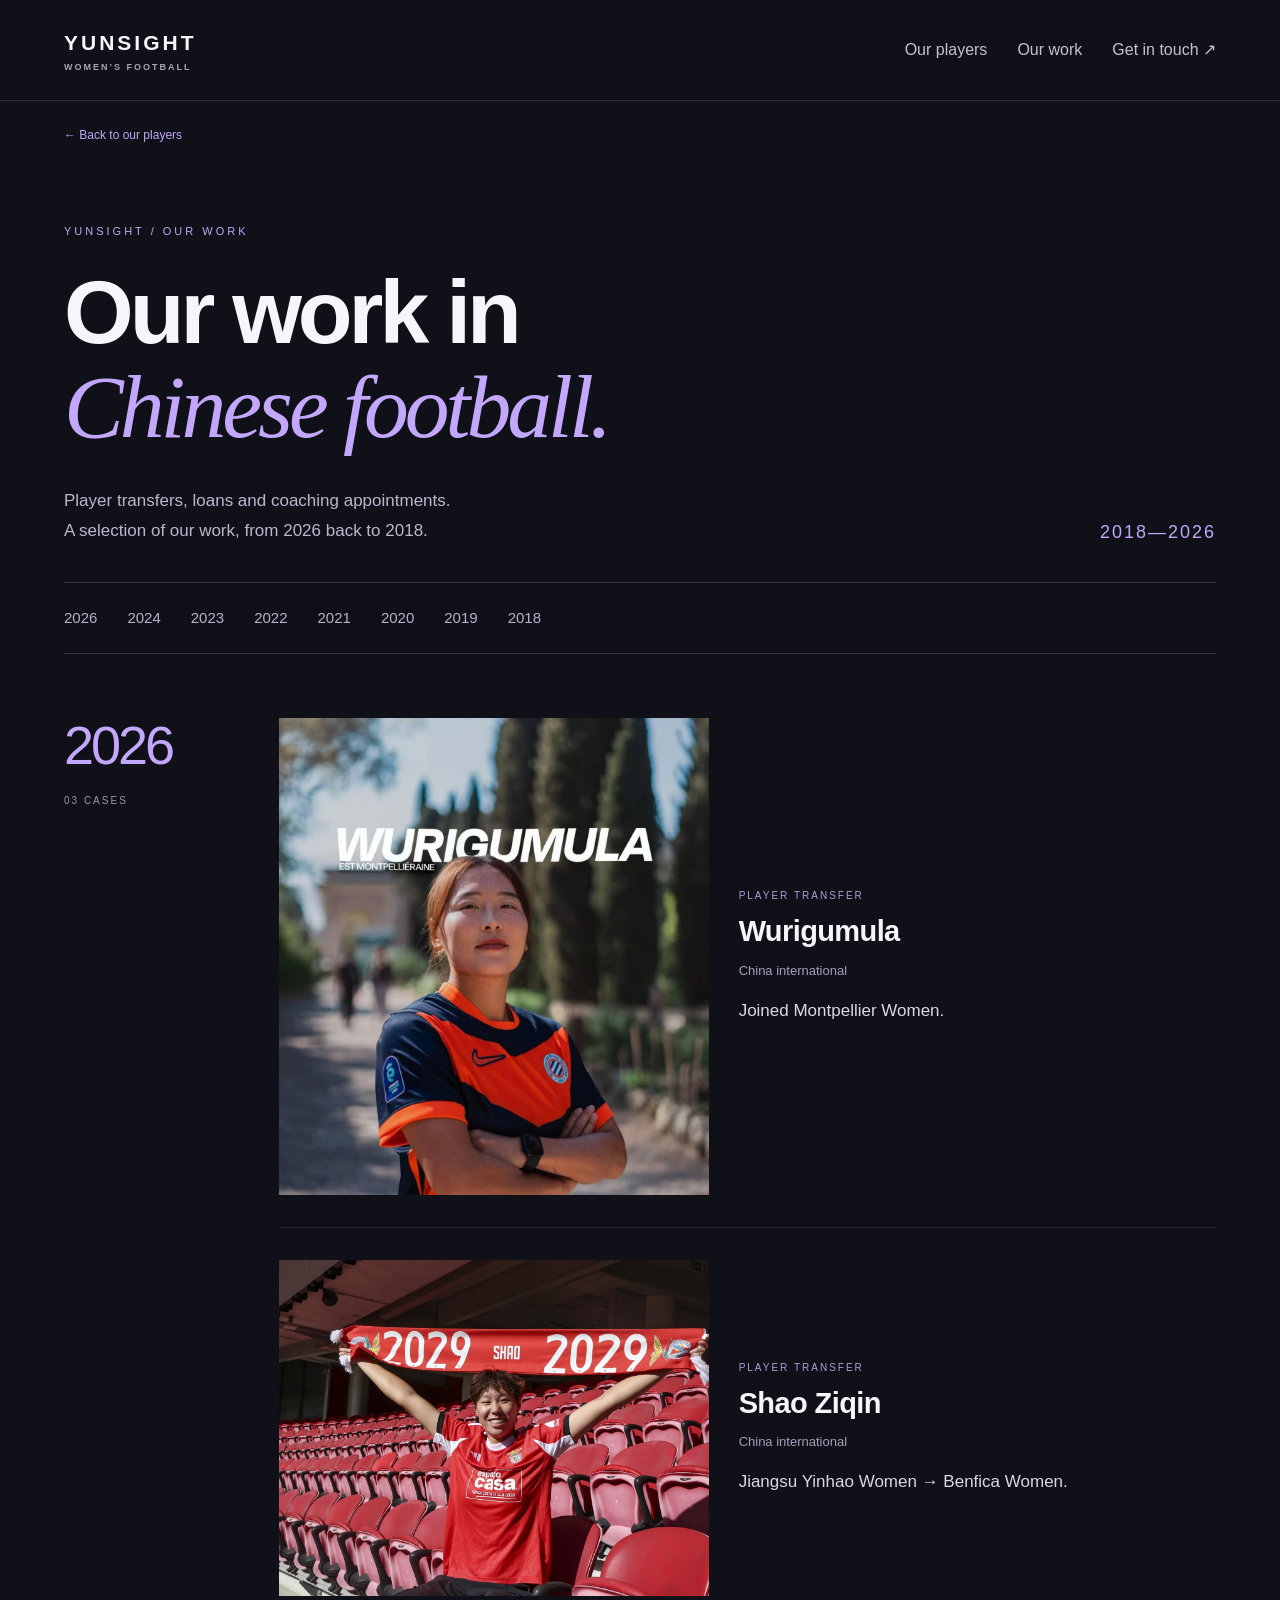
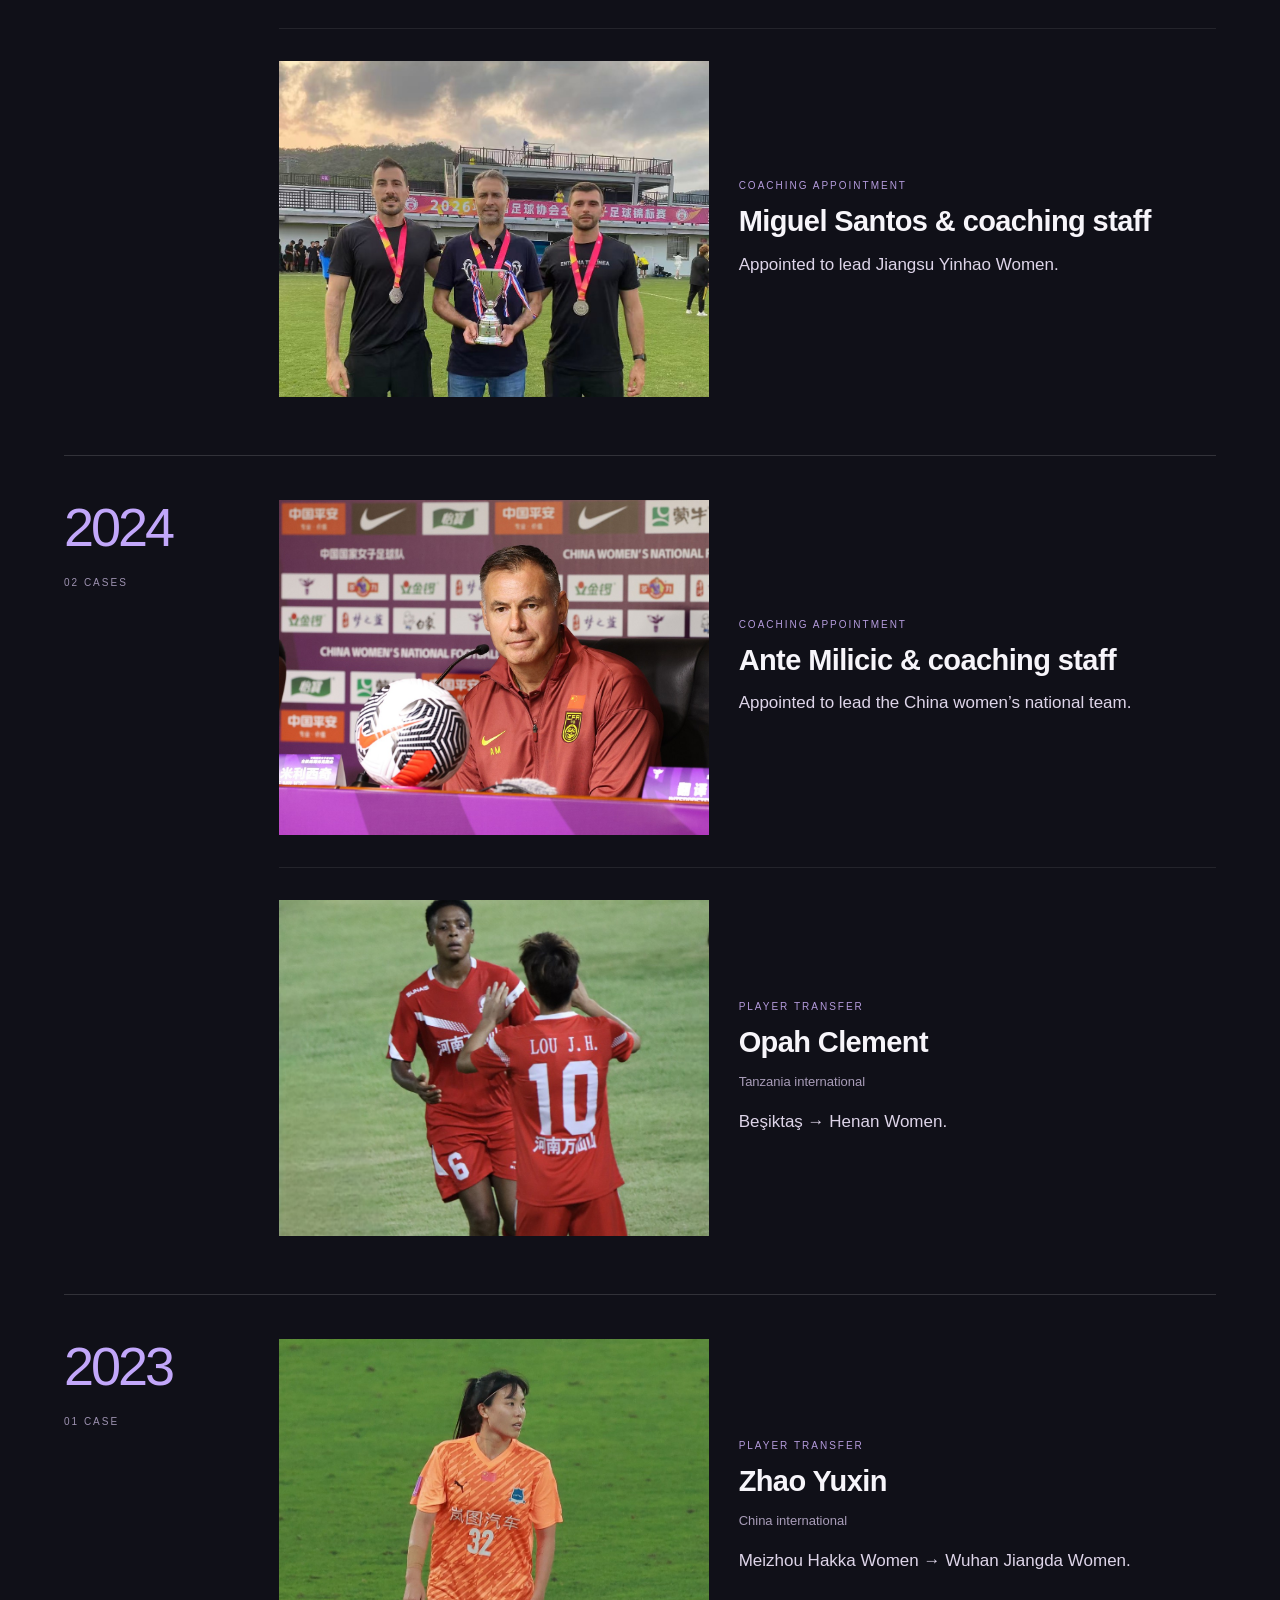
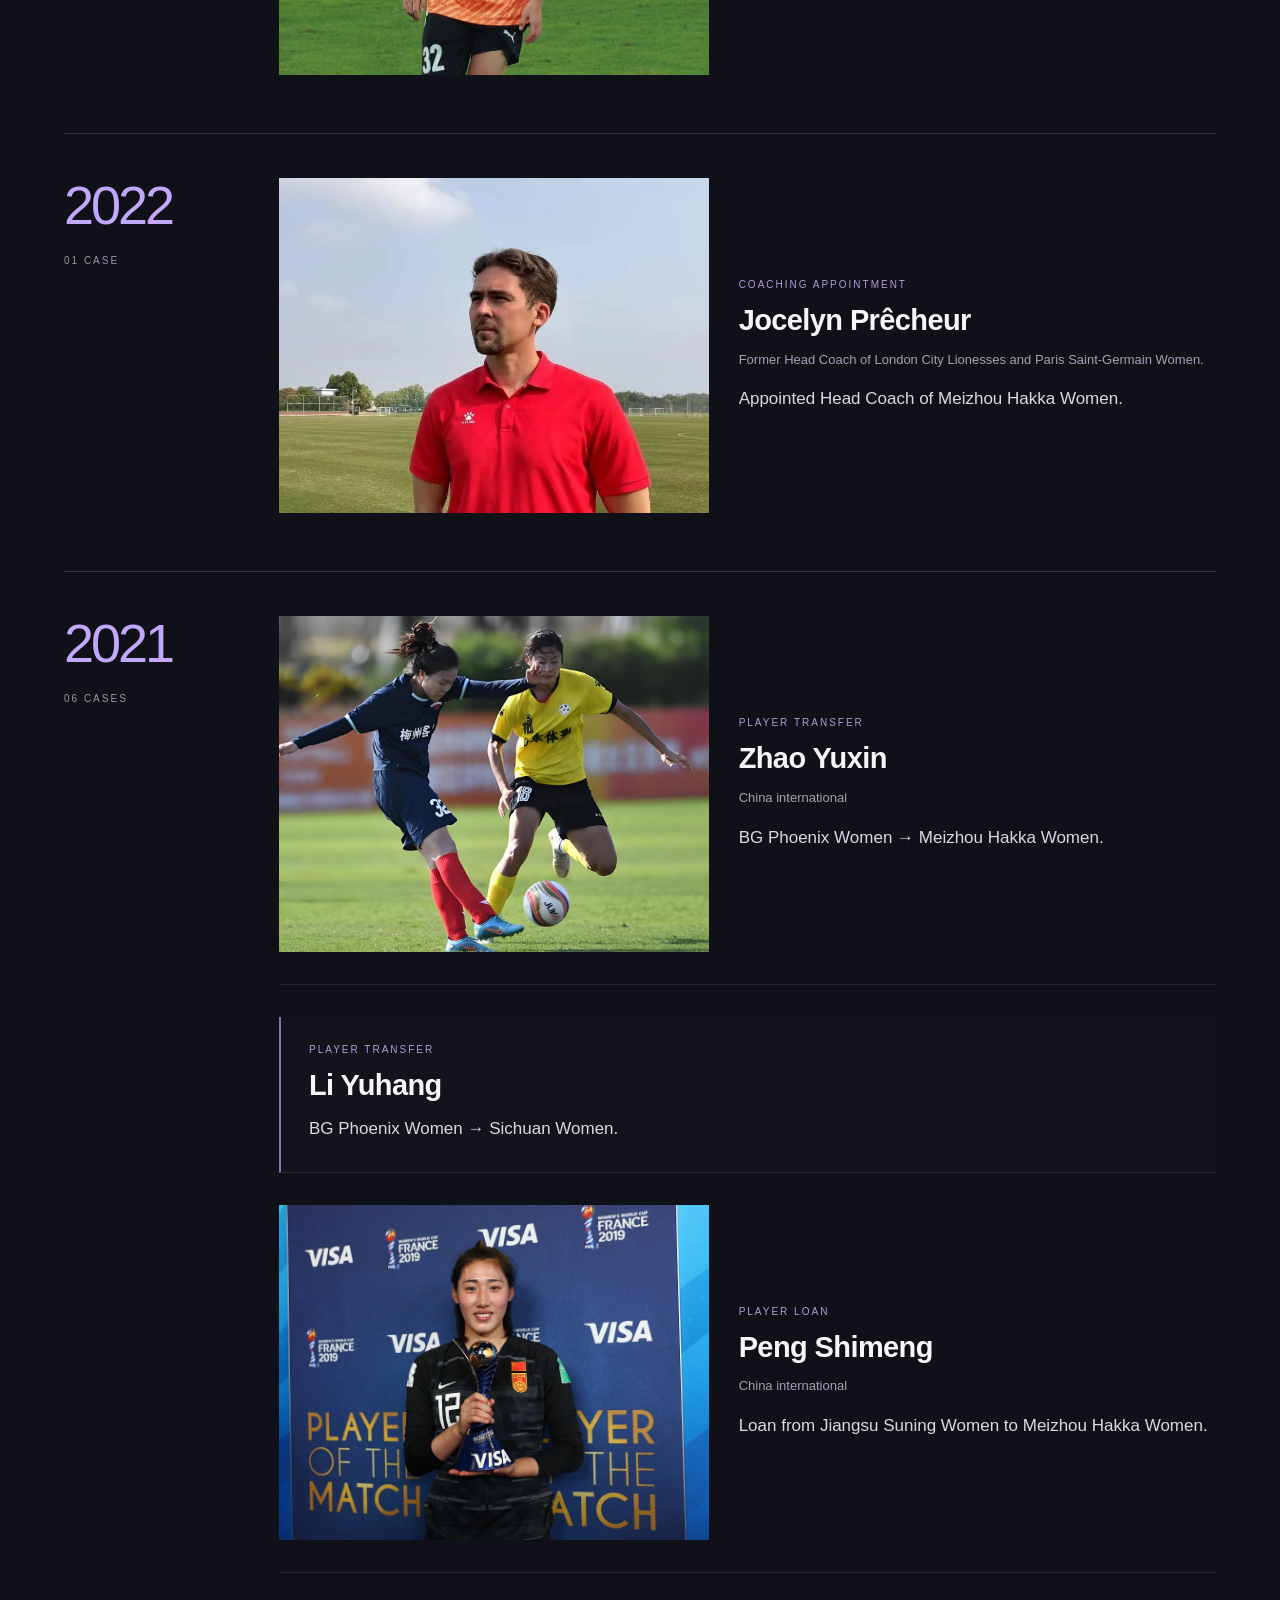
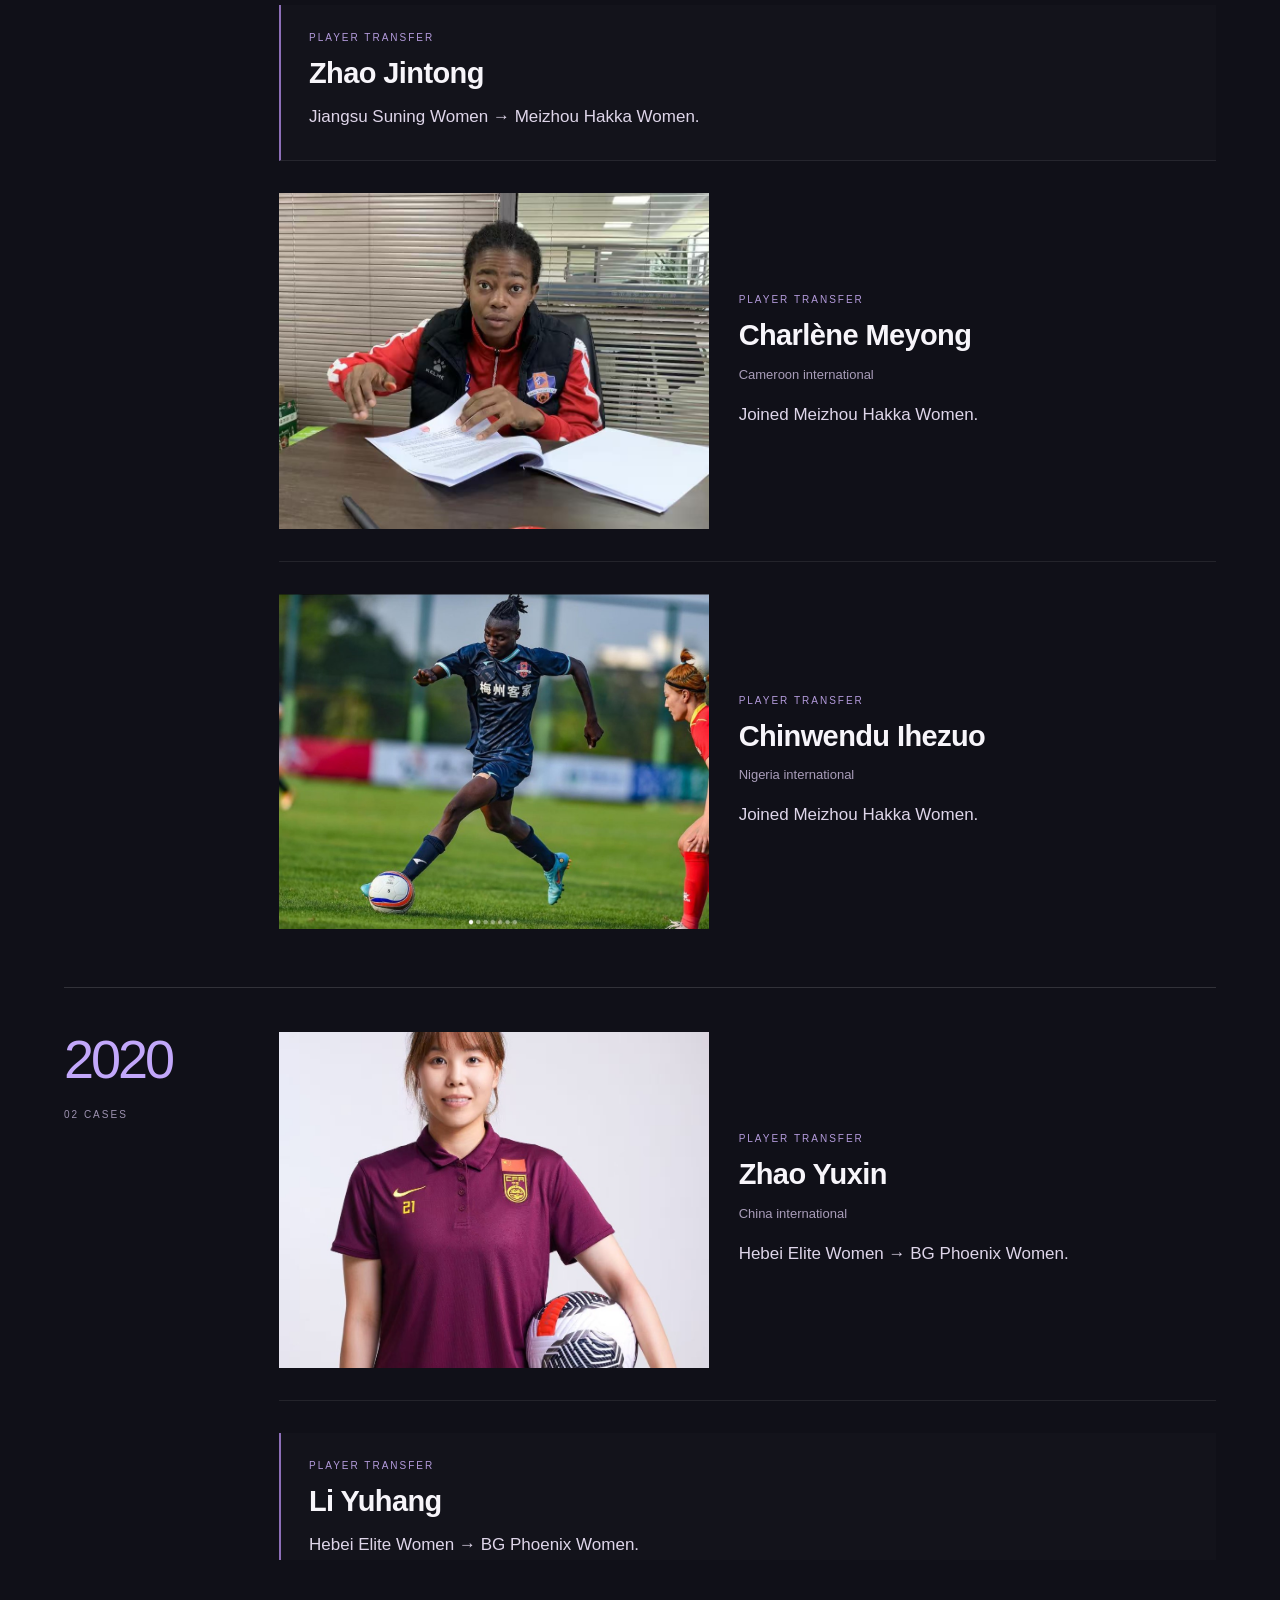
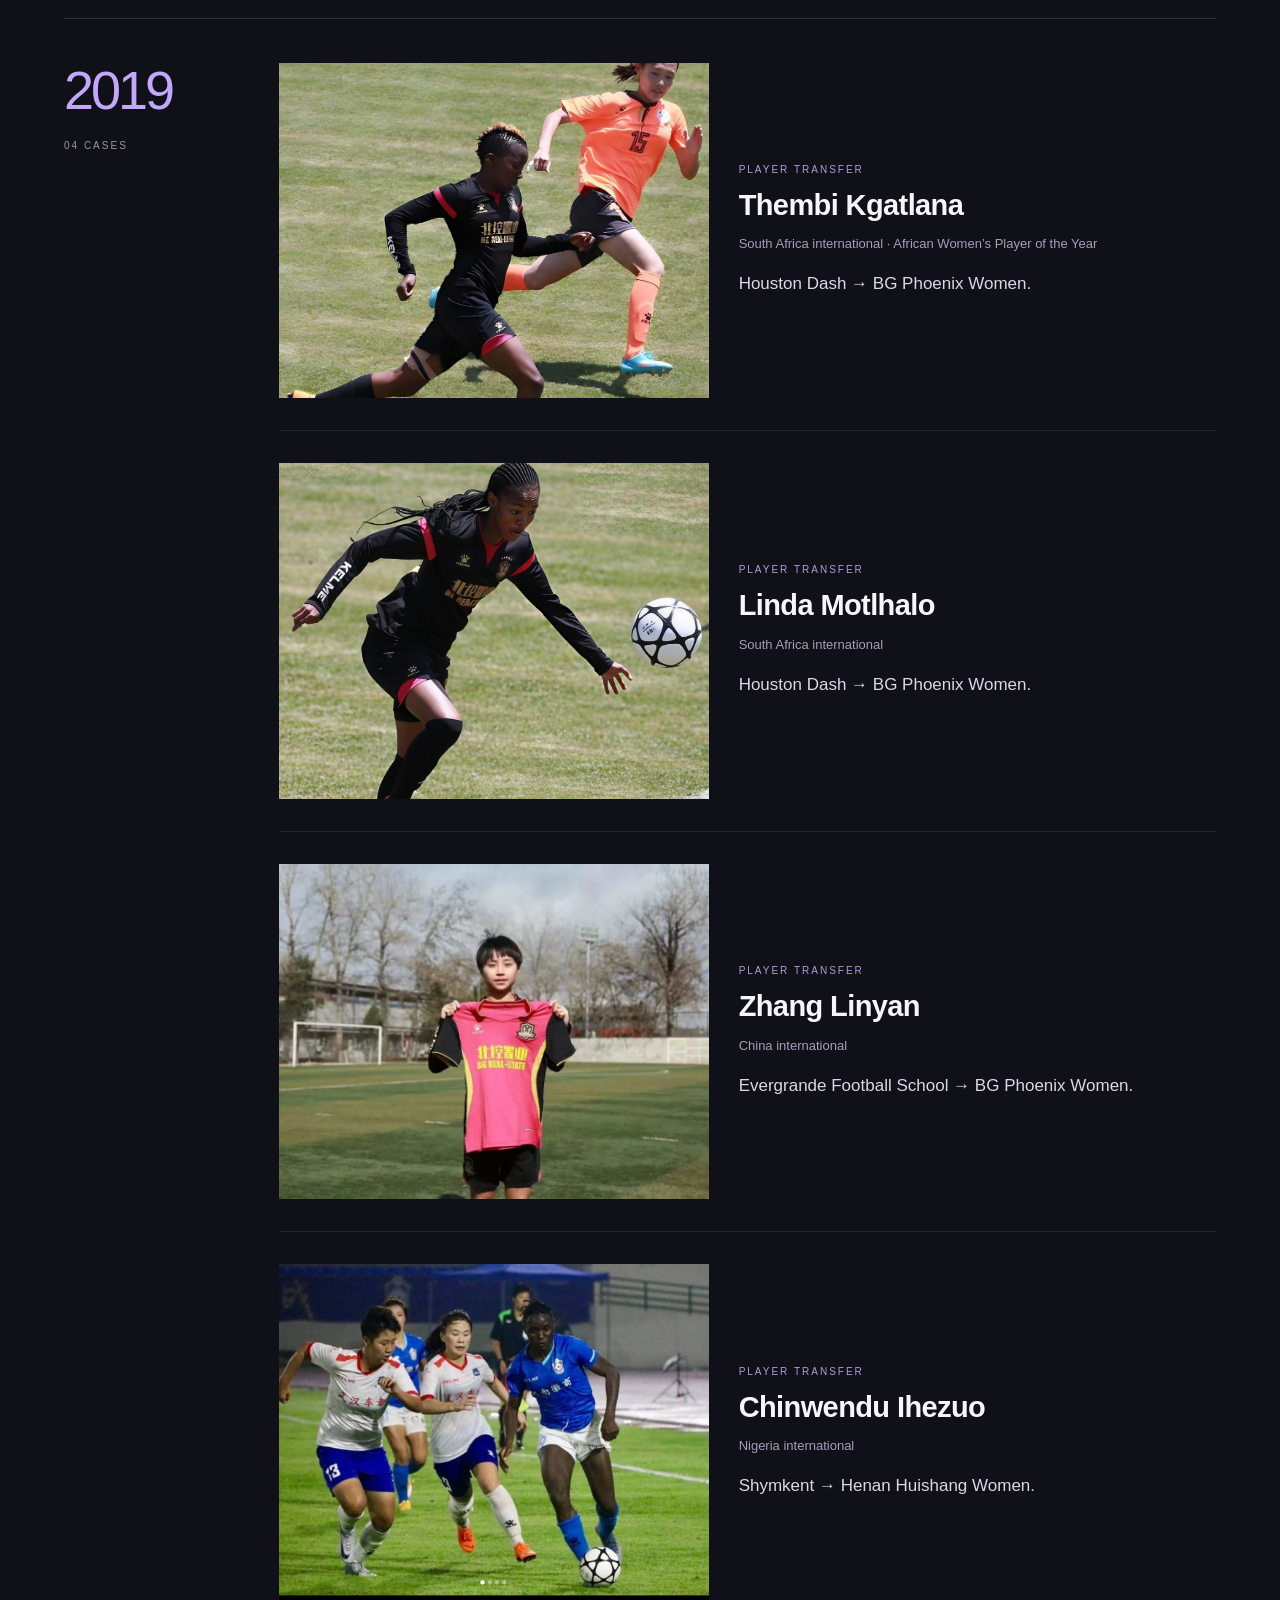
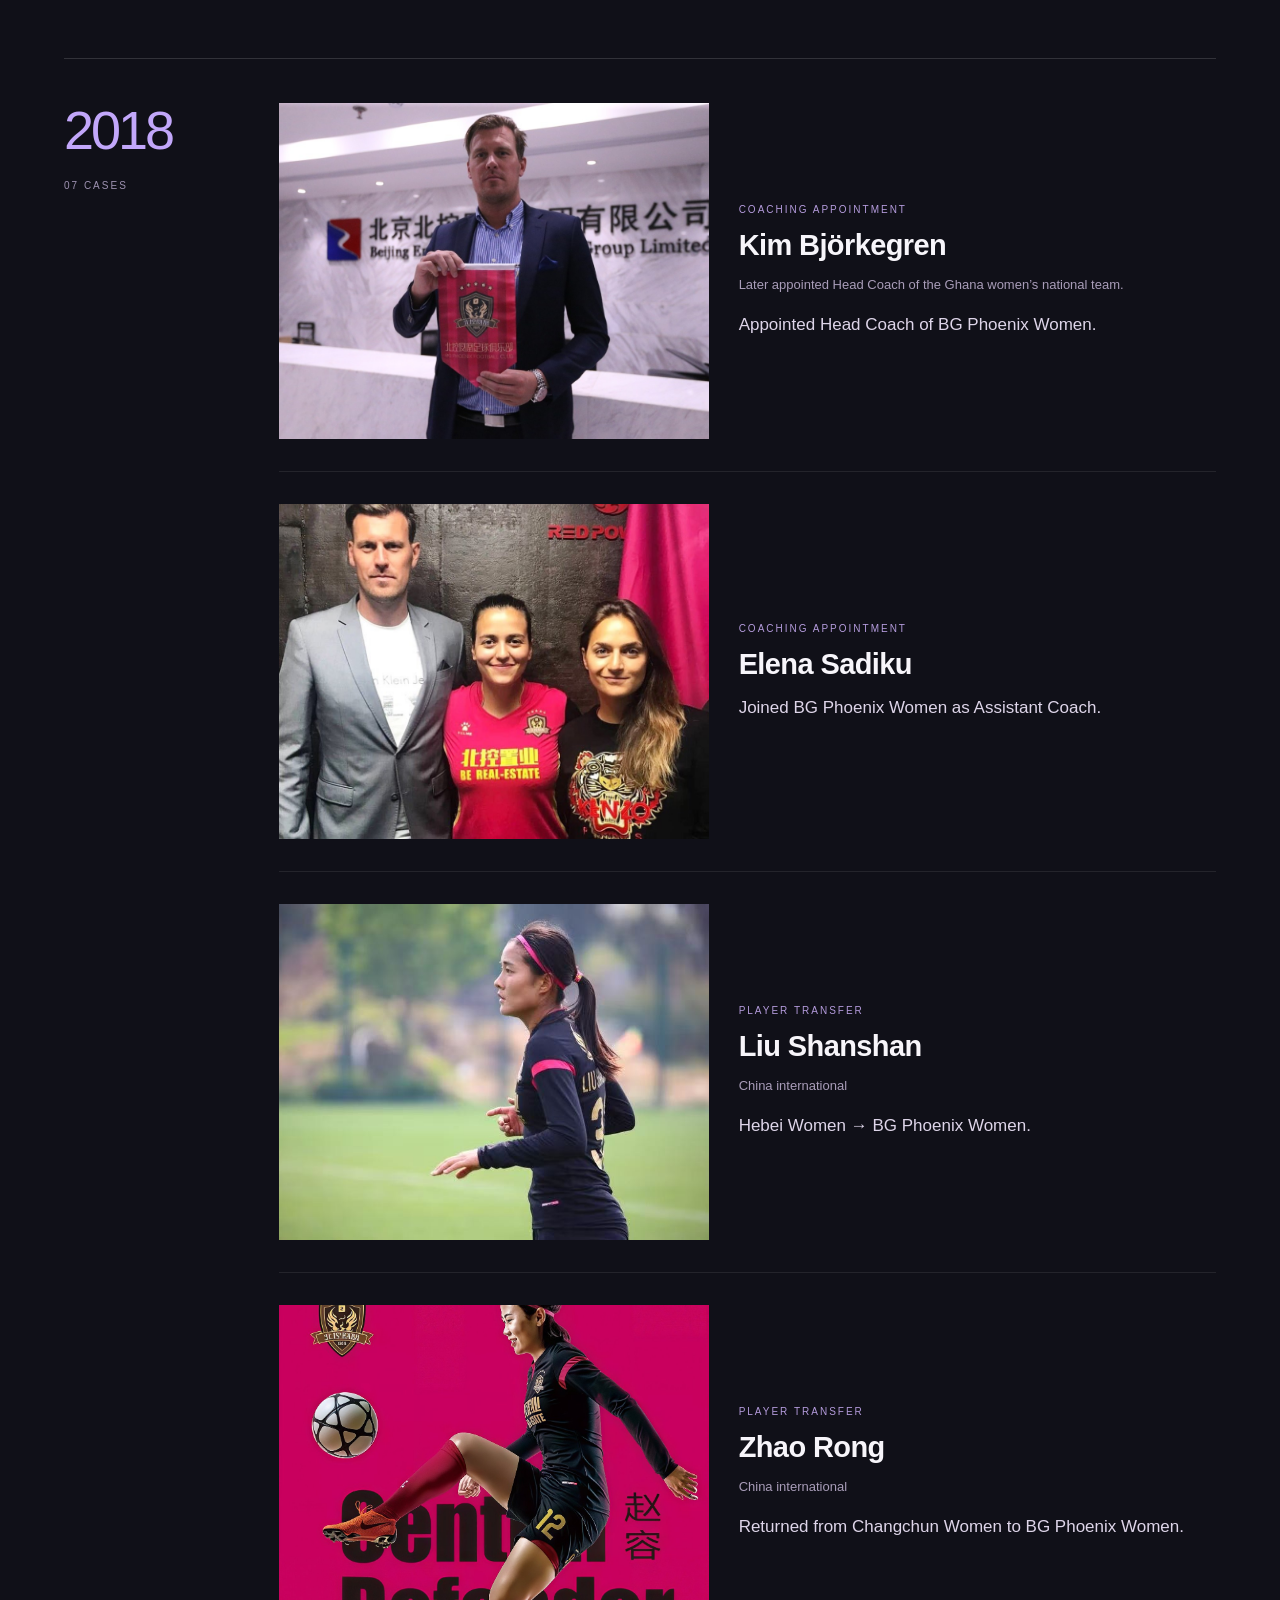
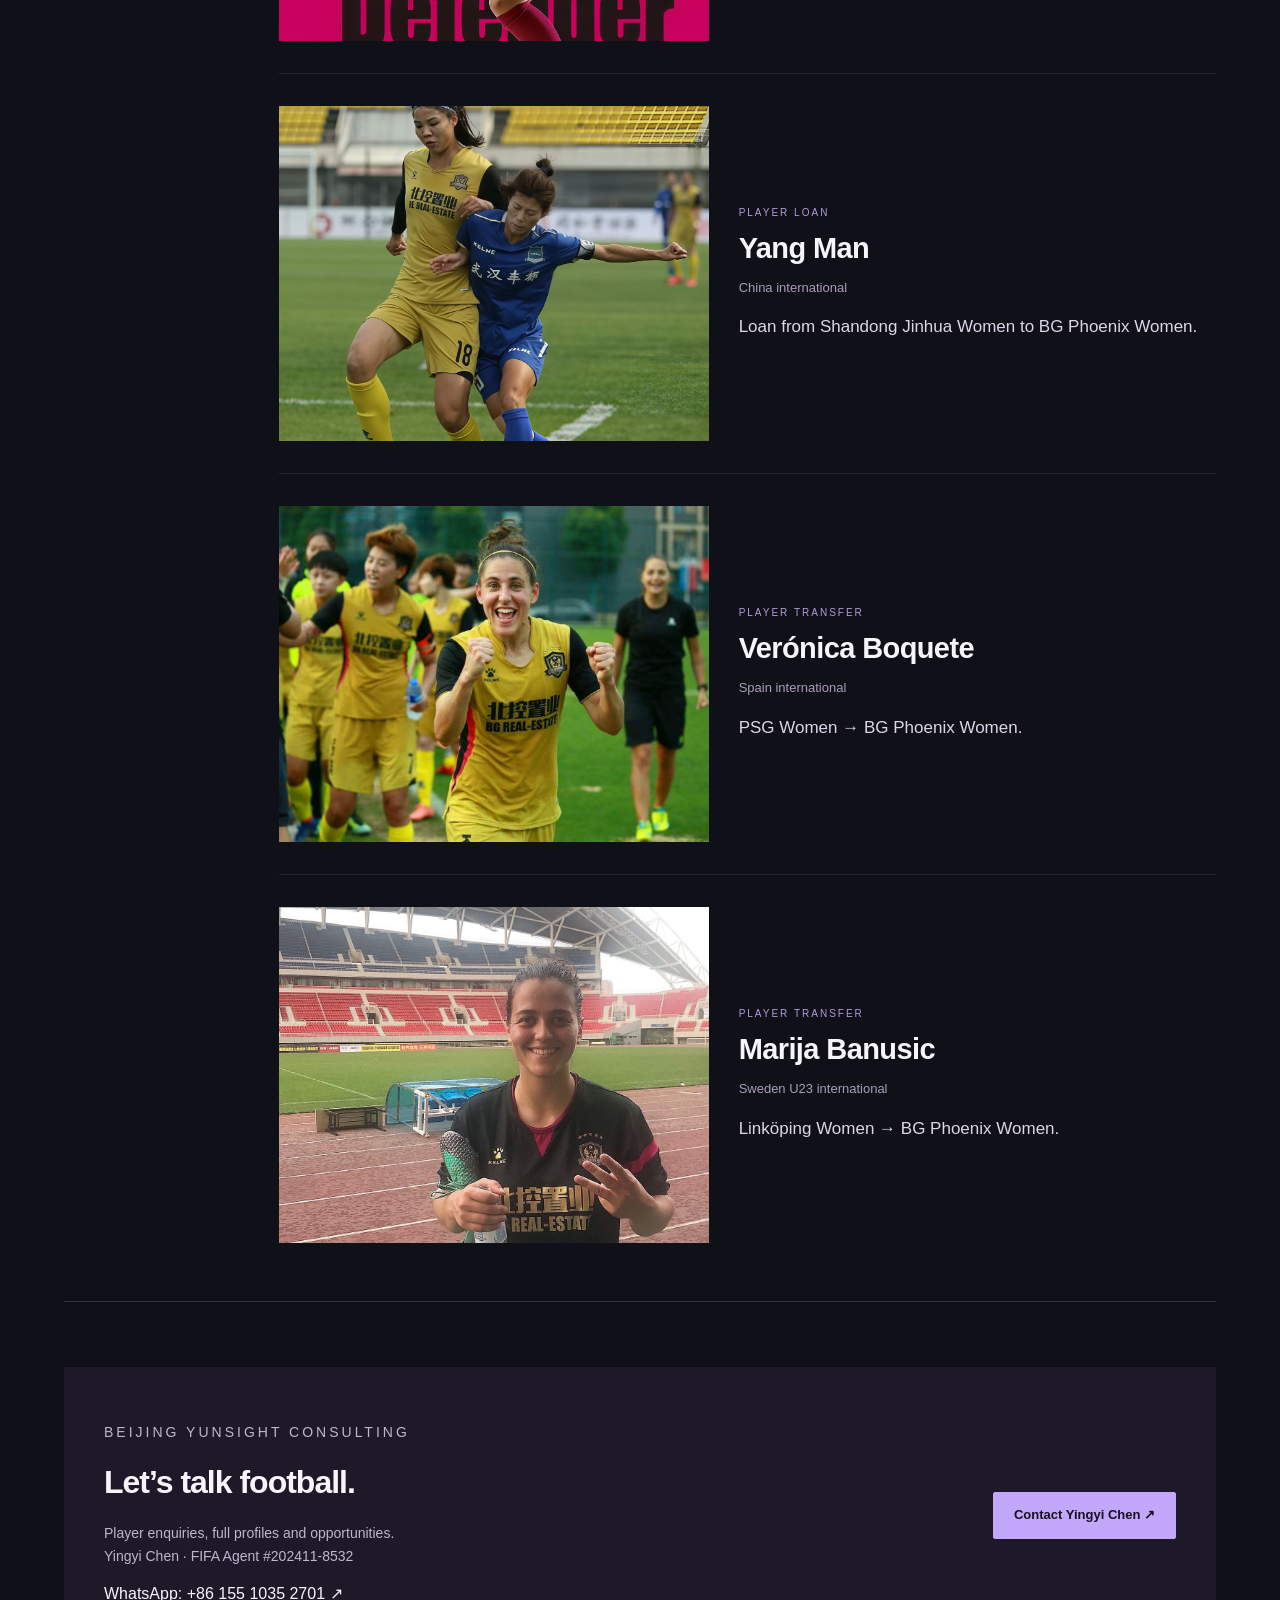
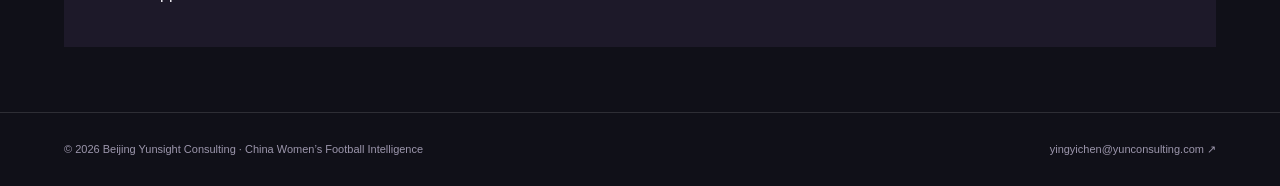
==== cases.html @ 0abb9e48 "Add files via upload" ====
<!doctype html><html lang="en"><head><meta charset="utf-8"><meta name="viewport" content="width=device-width,initial-scale=1"><title>Our Work in Chinese Football | Yunsight</title><meta name="description" content="Yunsight’s Chinese football case archive: player transfers, loans and coaching appointments from 2018 to 2026."><link rel="stylesheet" href="style.css"><link rel="stylesheet" href="cases.css"></head><body><header><a class="brand" href="index.html">YUNSIGHT<small>WOMEN’S FOOTBALL</small></a><nav><a href="index.html#players">Our players</a><a href="cases.html">Our work</a><a href="mailto:yingyichen@yunconsulting.com">Get in touch ↗</a></nav></header><main class="work-page"><a class="back" href="index.html#players">← Back to our players</a><section class="work-intro"><p class="eyebrow">YUNSIGHT / OUR WORK</p><h1>Our work in<br><em>Chinese football.</em></h1><div class="work-intro-bottom"><p>Player transfers, loans and coaching appointments.<br>A selection of our work, from 2026 back to 2018.</p><span>2018—2026</span></div></section><nav class="year-nav" aria-label="Jump to year"><a href="#year-2026">2026</a><a href="#year-2024">2024</a><a href="#year-2023">2023</a><a href="#year-2022">2022</a><a href="#year-2021">2021</a><a href="#year-2020">2020</a><a href="#year-2019">2019</a><a href="#year-2018">2018</a></nav><div class="case-timeline"><section class="case-year" id="year-2026" aria-labelledby="heading-2026"><div class="year-heading"><h2 id="heading-2026">2026</h2><span>03 CASES</span></div><div class="case-entries"><article class="case-entry with-photo"><a class="case-photo" href="assets/cases/case-01.jpg" target="_blank" rel="noopener" aria-label="View photo: Wurigumula"><img src="assets/cases/case-01.jpg" alt="Wurigumula" loading="lazy"></a><div class="case-copy"><p class="case-kind">Player transfer</p><h3>Wurigumula</h3><p class="case-subtitle">China international</p><p class="case-desc">Joined Montpellier Women.</p></div></article><article class="case-entry with-photo"><a class="case-photo" href="assets/cases/shao-ziqin-benfica.jpg" target="_blank" rel="noopener" aria-label="View photo: Shao Ziqin"><img src="assets/cases/shao-ziqin-benfica.jpg" alt="Shao Ziqin at Benfica" loading="lazy"></a><div class="case-copy"><p class="case-kind">Player transfer</p><h3>Shao Ziqin</h3><p class="case-subtitle">China international</p><p class="case-desc">Jiangsu Yinhao Women → Benfica Women.</p></div></article><article class="case-entry with-photo"><a class="case-photo" href="assets/cases/case-03.jpg" target="_blank" rel="noopener" aria-label="View photo: Miguel Santos &amp; coaching staff"><img src="assets/cases/case-03.jpg" alt="Miguel Santos &amp; coaching staff" loading="lazy"></a><div class="case-copy"><p class="case-kind">Coaching appointment</p><h3>Miguel Santos &amp; coaching staff</h3><p class="case-desc">Appointed to lead Jiangsu Yinhao Women.</p></div></article></div></section><section class="case-year" id="year-2024" aria-labelledby="heading-2024"><div class="year-heading"><h2 id="heading-2024">2024</h2><span>02 CASES</span></div><div class="case-entries"><article class="case-entry with-photo"><a class="case-photo" href="assets/cases/case-04.jpg" target="_blank" rel="noopener" aria-label="View photo: Ante Milicic &amp; coaching staff"><img src="assets/cases/case-04.jpg" alt="Ante Milicic &amp; coaching staff" loading="lazy"></a><div class="case-copy"><p class="case-kind">Coaching appointment</p><h3>Ante Milicic &amp; coaching staff</h3><p class="case-desc">Appointed to lead the China women’s national team.</p></div></article><article class="case-entry with-photo"><a class="case-photo" href="assets/cases/case-05.jpg" target="_blank" rel="noopener" aria-label="View photo: Opah Clement"><img src="assets/cases/case-05.jpg" alt="Opah Clement" loading="lazy"></a><div class="case-copy"><p class="case-kind">Player transfer</p><h3>Opah Clement</h3><p class="case-subtitle">Tanzania international</p><p class="case-desc">Beşiktaş → Henan Women.</p></div></article></div></section><section class="case-year" id="year-2023" aria-labelledby="heading-2023"><div class="year-heading"><h2 id="heading-2023">2023</h2><span>01 CASE</span></div><div class="case-entries"><article class="case-entry with-photo"><a class="case-photo" href="assets/cases/case-06.jpg" target="_blank" rel="noopener" aria-label="View photo: Zhao Yuxin"><img src="assets/cases/case-06.jpg" alt="Zhao Yuxin" loading="lazy"></a><div class="case-copy"><p class="case-kind">Player transfer</p><h3>Zhao Yuxin</h3><p class="case-subtitle">China international</p><p class="case-desc">Meizhou Hakka Women → Wuhan Jiangda Women.</p></div></article></div></section><section class="case-year" id="year-2022" aria-labelledby="heading-2022"><div class="year-heading"><h2 id="heading-2022">2022</h2><span>01 CASE</span></div><div class="case-entries"><article class="case-entry with-photo"><a class="case-photo" href="assets/cases/case-07.jpg" target="_blank" rel="noopener" aria-label="View photo: Jocelyn Prêcheur"><img src="assets/cases/case-07.jpg" alt="Jocelyn Prêcheur" loading="lazy"></a><div class="case-copy"><p class="case-kind">Coaching appointment</p><h3>Jocelyn Prêcheur</h3><p class="case-subtitle">Former Head Coach of London City Lionesses and Paris Saint-Germain Women.</p><p class="case-desc">Appointed Head Coach of Meizhou Hakka Women.</p></div></article></div></section><section class="case-year" id="year-2021" aria-labelledby="heading-2021"><div class="year-heading"><h2 id="heading-2021">2021</h2><span>06 CASES</span></div><div class="case-entries"><article class="case-entry with-photo"><a class="case-photo" href="assets/cases/case-08.jpg" target="_blank" rel="noopener" aria-label="View photo: Zhao Yuxin"><img src="assets/cases/case-08.jpg" alt="Zhao Yuxin" loading="lazy"></a><div class="case-copy"><p class="case-kind">Player transfer</p><h3>Zhao Yuxin</h3><p class="case-subtitle">China international</p><p class="case-desc">BG Phoenix Women → Meizhou Hakka Women.</p></div></article><article class="case-entry text-entry"><div class="case-copy"><p class="case-kind">Player transfer</p><h3>Li Yuhang</h3><p class="case-desc">BG Phoenix Women → Sichuan Women.</p></div></article><article class="case-entry with-photo"><a class="case-photo" href="assets/cases/peng-shimeng-world-cup.jpg" target="_blank" rel="noopener" aria-label="View photo: Peng Shimeng"><img src="assets/cases/peng-shimeng-world-cup.jpg" alt="Peng Shimeng" loading="lazy"></a><div class="case-copy"><p class="case-kind">Player loan</p><h3>Peng Shimeng</h3><p class="case-subtitle">China international</p><p class="case-desc">Loan from Jiangsu Suning Women to Meizhou Hakka Women.</p></div></article><article class="case-entry text-entry"><div class="case-copy"><p class="case-kind">Player transfer</p><h3>Zhao Jintong</h3><p class="case-desc">Jiangsu Suning Women → Meizhou Hakka Women.</p></div></article><article class="case-entry with-photo"><a class="case-photo" href="assets/cases/case-12.jpg" target="_blank" rel="noopener" aria-label="View photo: Charlène Meyong"><img src="assets/cases/case-12.jpg" alt="Charlène Meyong" loading="lazy"></a><div class="case-copy"><p class="case-kind">Player transfer</p><h3>Charlène Meyong</h3><p class="case-subtitle">Cameroon international</p><p class="case-desc">Joined Meizhou Hakka Women.</p></div></article><article class="case-entry with-photo"><a class="case-photo" href="assets/cases/case-13.jpg" target="_blank" rel="noopener" aria-label="View photo: Chinwendu Ihezuo"><img src="assets/cases/case-13.jpg" alt="Chinwendu Ihezuo" loading="lazy"></a><div class="case-copy"><p class="case-kind">Player transfer</p><h3>Chinwendu Ihezuo</h3><p class="case-subtitle">Nigeria international</p><p class="case-desc">Joined Meizhou Hakka Women.</p></div></article></div></section><section class="case-year" id="year-2020" aria-labelledby="heading-2020"><div class="year-heading"><h2 id="heading-2020">2020</h2><span>02 CASES</span></div><div class="case-entries"><article class="case-entry with-photo"><a class="case-photo" href="assets/cases/case-14.jpg" target="_blank" rel="noopener" aria-label="View photo: Zhao Yuxin"><img src="assets/cases/case-14.jpg" alt="Zhao Yuxin" loading="lazy"></a><div class="case-copy"><p class="case-kind">Player transfer</p><h3>Zhao Yuxin</h3><p class="case-subtitle">China international</p><p class="case-desc">Hebei Elite Women → BG Phoenix Women.</p></div></article><article class="case-entry text-entry"><div class="case-copy"><p class="case-kind">Player transfer</p><h3>Li Yuhang</h3><p class="case-desc">Hebei Elite Women → BG Phoenix Women.</p></div></article></div></section><section class="case-year" id="year-2019" aria-labelledby="heading-2019"><div class="year-heading"><h2 id="heading-2019">2019</h2><span>04 CASES</span></div><div class="case-entries"><article class="case-entry with-photo"><a class="case-photo" href="assets/cases/case-16.jpg" target="_blank" rel="noopener" aria-label="View photo: Thembi Kgatlana"><img src="assets/cases/case-16.jpg" alt="Thembi Kgatlana" loading="lazy"></a><div class="case-copy"><p class="case-kind">Player transfer</p><h3>Thembi Kgatlana</h3><p class="case-subtitle">South Africa international · African Women’s Player of the Year</p><p class="case-desc">Houston Dash → BG Phoenix Women.</p></div></article><article class="case-entry with-photo"><a class="case-photo" href="assets/cases/case-17.jpg" target="_blank" rel="noopener" aria-label="View photo: Linda Motlhalo"><img src="assets/cases/case-17.jpg" alt="Linda Motlhalo" loading="lazy"></a><div class="case-copy"><p class="case-kind">Player transfer</p><h3>Linda Motlhalo</h3><p class="case-subtitle">South Africa international</p><p class="case-desc">Houston Dash → BG Phoenix Women.</p></div></article><article class="case-entry with-photo"><a class="case-photo" href="assets/cases/case-18.jpg" target="_blank" rel="noopener" aria-label="View photo: Zhang Linyan"><img src="assets/cases/case-18.jpg" alt="Zhang Linyan" loading="lazy"></a><div class="case-copy"><p class="case-kind">Player transfer</p><h3>Zhang Linyan</h3><p class="case-subtitle">China international</p><p class="case-desc">Evergrande Football School → BG Phoenix Women.</p></div></article><article class="case-entry with-photo"><a class="case-photo" href="assets/cases/case-19.jpg" target="_blank" rel="noopener" aria-label="View photo: Chinwendu Ihezuo"><img src="assets/cases/case-19.jpg" alt="Chinwendu Ihezuo" loading="lazy"></a><div class="case-copy"><p class="case-kind">Player transfer</p><h3>Chinwendu Ihezuo</h3><p class="case-subtitle">Nigeria international</p><p class="case-desc">Shymkent → Henan Huishang Women.</p></div></article></div></section><section class="case-year" id="year-2018" aria-labelledby="heading-2018"><div class="year-heading"><h2 id="heading-2018">2018</h2><span>07 CASES</span></div><div class="case-entries"><article class="case-entry with-photo"><a class="case-photo" href="assets/cases/case-20.jpg" target="_blank" rel="noopener" aria-label="View photo: Kim Björkegren"><img src="assets/cases/case-20.jpg" alt="Kim Björkegren" loading="lazy"></a><div class="case-copy"><p class="case-kind">Coaching appointment</p><h3>Kim Björkegren</h3><p class="case-subtitle">Later appointed Head Coach of the Ghana women’s national team.</p><p class="case-desc">Appointed Head Coach of BG Phoenix Women.</p></div></article><article class="case-entry with-photo"><a class="case-photo" href="assets/cases/case-21.jpg" target="_blank" rel="noopener" aria-label="View photo: Elena Sadiku"><img src="assets/cases/case-21.jpg" alt="Elena Sadiku" loading="lazy"></a><div class="case-copy"><p class="case-kind">Coaching appointment</p><h3>Elena Sadiku</h3><p class="case-desc">Joined BG Phoenix Women as Assistant Coach.</p></div></article><article class="case-entry with-photo"><a class="case-photo" href="assets/cases/case-22.jpg" target="_blank" rel="noopener" aria-label="View photo: Liu Shanshan"><img src="assets/cases/case-22.jpg" alt="Liu Shanshan" loading="lazy"></a><div class="case-copy"><p class="case-kind">Player transfer</p><h3>Liu Shanshan</h3><p class="case-subtitle">China international</p><p class="case-desc">Hebei Women → BG Phoenix Women.</p></div></article><article class="case-entry with-photo"><a class="case-photo" href="assets/cases/case-23.jpg" target="_blank" rel="noopener" aria-label="View photo: Zhao Rong"><img src="assets/cases/case-23.jpg" alt="Zhao Rong" loading="lazy"></a><div class="case-copy"><p class="case-kind">Player transfer</p><h3>Zhao Rong</h3><p class="case-subtitle">China international</p><p class="case-desc">Returned from Changchun Women to BG Phoenix Women.</p></div></article><article class="case-entry with-photo"><a class="case-photo" href="assets/cases/case-24.jpg" target="_blank" rel="noopener" aria-label="View photo: Yang Man"><img src="assets/cases/case-24.jpg" alt="Yang Man" loading="lazy"></a><div class="case-copy"><p class="case-kind">Player loan</p><h3>Yang Man</h3><p class="case-subtitle">China international</p><p class="case-desc">Loan from Shandong Jinhua Women to BG Phoenix Women.</p></div></article><article class="case-entry with-photo"><a class="case-photo" href="assets/cases/case-25.jpg" target="_blank" rel="noopener" aria-label="View photo: Verónica Boquete"><img src="assets/cases/case-25.jpg" alt="Verónica Boquete" loading="lazy"></a><div class="case-copy"><p class="case-kind">Player transfer</p><h3>Verónica Boquete</h3><p class="case-subtitle">Spain international</p><p class="case-desc">PSG Women → BG Phoenix Women.</p></div></article><article class="case-entry with-photo"><a class="case-photo" href="assets/cases/case-26.jpg" target="_blank" rel="noopener" aria-label="View photo: Marija Banusic"><img src="assets/cases/case-26.jpg" alt="Marija Banusic" loading="lazy"></a><div class="case-copy"><p class="case-kind">Player transfer</p><h3>Marija Banusic</h3><p class="case-subtitle">Sweden U23 international</p><p class="case-desc">Linköping Women → BG Phoenix Women.</p></div></article></div></section></div><section id="contact" class="contact"><div><p class="eyebrow">BEIJING YUNSIGHT CONSULTING</p><h2>Let’s talk football.</h2><p>Player enquiries, full profiles and opportunities.<br>Yingyi Chen · FIFA Agent #202411-8532</p><a href="https://wa.me/8615510352701">WhatsApp: +86 155 1035 2701 ↗</a></div><a class="button" href="mailto:yingyichen@yunconsulting.com">Contact Yingyi Chen ↗</a></section></main><footer><span>© 2026 Beijing Yunsight Consulting · China Women’s Football Intelligence</span><a href="mailto:yingyichen@yunconsulting.com">yingyichen@yunconsulting.com ↗</a></footer></body></html>
---- style.css ----
*{box-sizing:border-box}html{scroll-behavior:smooth}body{margin:0;background:#101018;color:#f7f5fa;font-family:Arial,Helvetica,sans-serif;line-height:1.6}a{color:inherit;text-decoration:none}button,input{font:inherit}a:focus-visible,button:focus-visible,input:focus-visible{outline:3px solid #c5afff;outline-offset:5px}header{max-width:1440px;margin:auto;padding:26px 5%;display:flex;align-items:center;justify-content:space-between;border-bottom:1px solid #ffffff20}.brand{font-weight:800;letter-spacing:3px;font-size:21px}.brand small{display:block;font-size:9px;color:#aaa5b6;letter-spacing:2px}nav{display:flex;gap:30px;font-size:13px;color:#c6c1d3}main{max-width:1440px;margin:auto;padding:0 5%}.hero{display:grid;grid-template-columns:1.1fr 1fr;min-height:540px;align-items:center;gap:6%;padding:56px 0}.eyebrow{text-transform:uppercase;letter-spacing:3px;font-size:11px;color:#c2a7fa}.hero h1{font-size:clamp(48px,6.4vw,88px);letter-spacing:-4px;line-height:1.04;margin:22px 0}.hero h1 em{font-family:Georgia,serif;font-weight:400;color:#c2a7fa}.muted,.intro{color:#b5b1c0}.intro{max-width:430px;font-size:15px}.hero-photo{position:relative;height:455px}.hero-photo img{width:100%;height:100%;object-fit:cover;object-position:60% center;border-radius:2px}.hero-photo:after{content:'';position:absolute;inset:0;background:linear-gradient(0deg,#101018cc,transparent 65%)}.photo-caption{position:absolute;bottom:25px;left:28px;z-index:1}.photo-caption small{display:block;color:#ddd4ed;font-size:11px;letter-spacing:2px}.photo-caption strong{font-size:23px}.button{display:inline-flex;padding:12px 20px;background:#c2a7fa;color:#171021;font-size:13px;font-weight:700;border:1px solid #c2a7fa;border-radius:2px;margin-top:18px;cursor:pointer}.button.secondary{background:transparent;color:#e6dbff;border-color:#ffffff40}.section-head{border-top:1px solid #ffffff25;padding:38px 0 24px;display:flex;justify-content:space-between;align-items:end;gap:20px}h2{font-size:32px;letter-spacing:-1px;margin:8px 0}h3{font-size:23px;margin:10px 0}.tools{display:flex;gap:10px;flex-wrap:wrap;align-items:center;margin-bottom:28px}.filter{border:1px solid #ffffff25;border-radius:30px;padding:7px 17px;background:transparent;color:#bbb6c8;font-size:12px;cursor:pointer}.filter.active{background:#c2a7fa;color:#171021;border-color:#c2a7fa}input{margin-left:auto;background:transparent;border:1px solid #ffffff30;color:white;border-radius:3px;padding:8px 14px;width:220px;font-size:13px}.grid{display:grid;grid-template-columns:repeat(3,1fr);gap:32px 24px;padding-bottom:65px}.card{display:block;transition:transform .2s}.card:hover{transform:translateY(-5px)}.card-visual{position:relative;overflow:hidden;background:#24202e;aspect-ratio:1.12}.card img{width:100%;height:100%;object-fit:cover;object-position:50% 30%;transition:transform .5s}.card:hover img{transform:scale(1.04)}.number{position:absolute;top:15px;left:16px;padding:3px 8px;background:#101018b0;color:white;font-size:11px;letter-spacing:2px}.card-line{display:flex;justify-content:space-between;align-items:center}.card h3{margin:15px 0 0;font-size:24px}.arrow{color:#c2a7fa;font-size:24px}.role{color:#c2a7fa;font-size:12px;margin:3px 0 16px}.meta{display:flex;gap:18px;padding:12px 0;border-top:1px solid #ffffff20;color:#bab5c6;font-size:12px}.status{font-size:11px;color:#b9b0cb;margin-top:7px}.contact{margin:10px 0 65px;padding:40px;background:#1d1929;display:flex;justify-content:space-between;gap:24px;align-items:center}.contact h2{margin:0}.contact p{color:#bfb6ce;font-size:14px}.contact .button{white-space:nowrap}footer{padding:28px 5%;border-top:1px solid #ffffff20;display:flex;justify-content:space-between;gap:20px;font-size:11px;color:#9c96ac}.back{display:inline-block;margin:25px 0;color:#c2a7fa;font-size:12px}.profile-hero{display:grid;grid-template-columns:1fr 1.1fr;gap:7%;align-items:center;padding:15px 0 55px}.profile-hero>img{width:100%;height:510px;object-fit:cover;object-position:50% 25%}.profile-hero h1{font-size:clamp(48px,6vw,78px);line-height:1.05;letter-spacing:-3px;margin:15px 0}.facts{display:grid;grid-template-columns:repeat(3,1fr);gap:20px;border-block:1px solid #ffffff25;padding:20px 0;margin:26px 0}.facts small{display:block;font-size:10px;text-transform:uppercase;letter-spacing:1px;color:#aaa0b8}.facts strong{font-size:19px}.detail-grid{display:grid;grid-template-columns:1fr 1fr;gap:8%;padding:35px 0 55px;border-top:1px solid #ffffff25}.strengths{padding-left:20px;color:#c6c0d0}.strengths li{margin:15px 0}.timeline{border-left:1px solid #65517c;padding-left:24px}.timeline article{padding-bottom:18px}.timeline small{color:#c2a7fa}.timeline p{margin:4px 0;color:#c6c0d0;font-size:14px}.video-list{display:flex;flex-wrap:wrap;gap:12px;padding-bottom:45px}.note{font-size:11px;color:#a69eaf}#empty{padding:30px 0 70px;color:#c2a7fa}.profile-hero .button{margin-right:8px}@media(max-width:800px){nav{gap:15px}.hero{gap:25px;min-height:0}.hero h1{letter-spacing:-2px}.hero-photo{height:360px}.grid{grid-template-columns:repeat(2,1fr)}.profile-hero{gap:30px}.profile-hero>img{height:400px}.facts{grid-template-columns:repeat(2,1fr)}}@media(max-width:560px){header{padding:20px 6%}.brand{font-size:17px}nav{font-size:11px}nav .nav-about{display:none}main{padding:0 6%}.hero{grid-template-columns:1fr;padding:35px 0}.hero h1{font-size:57px}.hero-photo{height:320px}.section-head{align-items:start}.section-head .muted{display:none}.grid{grid-template-columns:1fr;gap:28px}.card-visual{aspect-ratio:1.3}.tools{gap:7px}.filter{padding:6px 12px}input{width:100%;margin:10px 0 0}.contact{padding:26px;display:block}.contact h2{font-size:26px}footer{display:block}.profile-hero,.detail-grid{grid-template-columns:1fr}.profile-hero>img{height:380px}.profile-hero{gap:25px}.profile-hero h1{font-size:54px}.detail-grid{gap:25px}.facts{grid-template-columns:repeat(3,1fr)}}@media(prefers-reduced-motion:reduce){*{scroll-behavior:auto!important;transition:none!important}}
[hidden]{display:none!important}

/* Larger player facts and readable match data. */
.profile-link{display:block}.card .country{position:absolute;top:15px;left:16px;display:inline-flex;align-items:center;gap:8px;padding:5px 10px;background:#101018d9;color:#fff;font-size:14px;font-weight:600;letter-spacing:.3px;border-radius:3px}.card .country img.flag{width:25px;height:17px;object-fit:contain;transform:none;border-radius:1px}.card .role{font-size:17px;line-height:1.5;min-height:51px;margin:7px 0 16px}.profile-hero .role{font-size:19px}.card .meta{display:grid;grid-template-columns:repeat(3,1fr);gap:8px;padding:15px 0}.meta-label{display:block;font-size:13px;color:#b8b0c9;margin-bottom:2px}.card .meta strong{font-size:21px;font-weight:600;color:#f1ecf8;white-space:nowrap}.card .meta small{font-size:14px;font-weight:400;color:#c6bfd1}.highlight-link{display:flex;align-items:center;gap:9px;border-top:1px solid #ffffff20;padding:14px 0;color:#cdb4ff;font-size:16px;font-weight:600}.highlight-link>span:last-child{margin-left:auto}.highlight-link:hover{color:#fff;text-decoration:underline}.timeline p{font-size:17px;line-height:1.75}.timeline small{font-size:14px}.timeline article{padding-bottom:23px}.facts strong{font-size:22px}.facts small{font-size:12px}.performance{border-top:1px solid #ffffff25;padding:35px 0 45px;min-width:0}.data-intro{font-size:17px;color:#c6c0d0;max-width:850px}.performance-metrics{display:grid;grid-template-columns:repeat(auto-fit,minmax(160px,1fr));gap:20px;margin:26px 0 34px;padding:24px;background:#1d1929}.performance-metrics span{display:block;font-size:14px;color:#c0b6d2}.performance-metrics strong{display:block;font-size:31px;color:#f5efff;line-height:1.5}.performance-metrics small{display:block;font-size:13px;color:#b8afc8}.table-scroll{overflow-x:auto;max-width:100%;margin:16px 0 28px;border:1px solid #ffffff25;scrollbar-color:#9e81c8 #24202e}.table-scroll table{width:100%;border-collapse:collapse;font-size:15px;font-variant-numeric:tabular-nums;text-align:right;white-space:nowrap}.table-scroll caption{text-align:left;padding:15px 18px;background:#1d1929;color:#d9caec;font-size:14px}.table-scroll th,.table-scroll td{padding:13px 16px;border-bottom:1px solid #ffffff15}.table-scroll thead th{background:#262031;color:#d3bcf3;font-size:13px;font-weight:600;white-space:normal;min-width:86px;line-height:1.5}.table-scroll th:first-child,.table-scroll td:first-child{text-align:left}.table-scroll tbody th{font-weight:400}.table-scroll tbody tr:nth-child(even){background:#ffffff04}.table-scroll .average-row{background:#c2a7fa14!important;color:#e0cbff}.table-scroll .average-row th{font-weight:600}.scroll-hint{font-size:13px;color:#b5a6c9;margin-bottom:0}.data-note{font-size:14px;line-height:1.75;color:#b5adc2;max-width:1000px}.projection{border:1px solid #ffffff25;margin:24px 0;padding:18px 22px}.projection summary{font-size:17px;cursor:pointer;color:#e4d6fa}.projection summary span{float:right;font-size:13px;color:#baa1d8}.projection p,.data-context{color:#c6c0d0;font-size:16px;line-height:1.75}.data-context li{margin-bottom:10px}@media(max-width:800px){.card .role{font-size:17px}.card .meta strong{font-size:20px}}@media(max-width:560px){.card .role{min-height:0;font-size:18px}.card .meta strong{font-size:23px}.meta-label{font-size:14px}.card .meta small{font-size:16px}.highlight-link{font-size:17px}.timeline p{font-size:17px}.performance-metrics{grid-template-columns:1fr 1fr;padding:20px;gap:20px 12px}.performance-metrics strong{font-size:28px}.projection summary span{float:none;display:block;margin-top:8px}.table-scroll table{font-size:15px}.data-note{font-size:14px}}

.original-chart{margin:24px 0 30px}.original-chart a{display:block;border:1px solid #ffffff25}.original-chart img{display:block;width:100%;height:auto}.original-chart span{display:block;padding:10px 15px;color:#cdb4ff;font-size:14px;text-align:right}.original-chart a:hover span{text-decoration:underline}

/* Native performance charts, styled as part of the player profile. */
.integrated-charts{padding:20px 0 34px}.running-heading h3{font-size:27px;margin:5px 0}.chart-sample{font-size:14px;color:#b9b0c9;margin:8px 0 24px}.running-stats{display:grid;grid-template-columns:repeat(5,1fr);gap:18px;border-block:1px solid #ffffff24;padding:25px 0 27px;margin-bottom:36px}.running-stats strong{font-size:clamp(27px,3vw,40px);line-height:1.2;letter-spacing:-1px;color:#8ae1d8;display:block}.running-stats span{display:block;font-size:14px;color:#bdb4cc;margin-top:8px}.chart-grid{display:grid;grid-template-columns:1fr 1fr;gap:40px}.web-chart{margin:0;min-width:0}.web-chart figcaption{min-height:100px}.web-chart h3{font-size:20px;line-height:1.4;letter-spacing:-.3px;max-width:440px;margin:0 0 7px}.web-chart figcaption p{font-size:13px;color:#a99abf;margin:0}.chart-legend{display:flex;gap:18px;flex-wrap:wrap;min-height:36px;align-items:start;margin-bottom:15px;font-size:12px;color:#c3b8d2}.chart-legend span{display:inline-flex;align-items:center;gap:7px}.chart-legend i{width:8px;height:8px;border-radius:50%;display:inline-block}.series-0{background:#c2a7fa}.series-1{background:#7eddd4}.chart-row{display:grid;grid-template-columns:70px 1fr;align-items:center;min-height:63px;gap:12px}.chart-category{font-size:13px;color:#d6cfe1}.chart-bars{padding:7px 0;position:relative;background:linear-gradient(to right,#ffffff18 1px,transparent 1px) 0 0/33.333333% 100%;border-right:1px solid #ffffff18}.chart-bars:after{content:'';position:absolute;left:66.666667%;top:0;bottom:0;border-left:1px dashed #c2a7fa7a;pointer-events:none}.chart-lane{height:17px;position:relative;margin:5px 0;display:flex;align-items:center}.chart-bar{display:block;height:12px;border-radius:0 3px 3px 0;position:relative;z-index:1;transition:filter .15s}.chart-lane:hover .chart-bar{filter:brightness(1.2)}.chart-value{position:absolute;transform:translateX(7px);font-size:11px;line-height:17px;color:#e8e0f4;white-space:nowrap;z-index:2}.chart-axis{margin-left:82px;display:flex;justify-content:space-between;padding-top:10px;font-size:11px;color:#a79ab8}.original-chart-note{font-size:13px;line-height:1.7;color:#aea1be;margin:26px 0 0}.web-chart{padding-right:8px}@media(max-width:950px){.chart-grid{grid-template-columns:1fr;gap:38px}.web-chart figcaption{min-height:0;margin-bottom:18px}.chart-row{grid-template-columns:76px 1fr}.chart-axis{margin-left:88px}.chart-legend{min-height:0;margin-bottom:16px}.chart-value{font-size:12px}.chart-lane{height:20px}.chart-bar{height:14px}}@media(max-width:560px){.running-stats{grid-template-columns:repeat(3,1fr);gap:22px 12px}.running-stats strong{font-size:30px}.running-stats span{font-size:13px}.chart-row{grid-template-columns:62px 1fr;gap:10px;min-height:65px}.chart-axis{margin-left:72px}.chart-category{font-size:12px}.chart-value{font-size:11px;transform:translateX(4px)}.web-chart h3{font-size:21px}.web-chart{padding-right:2px}.chart-sample{font-size:14px}.original-chart-note{font-size:13px}}
.chart-plot{padding-right:34px}.chart-axis{margin-right:34px}

header nav{font-size:16px} @media(max-width:560px){header nav{font-size:14px;gap:12px}header{flex-wrap:wrap;gap:16px}}

.work-banner{display:grid;grid-template-columns:1fr 1fr;min-height:425px;margin:10px 0 65px;background:#211a30;border:1px solid #ffffff20}.work-banner-copy{padding:45px;align-self:center}.work-banner h2{font-size:clamp(34px,4vw,52px);line-height:1.1;letter-spacing:-1.8px;margin:20px 0}.work-banner-copy>p:not(.eyebrow){font-size:16px;color:#c9bfd5;max-width:400px}.work-banner .button{font-size:16px;gap:30px}.work-banner-image{position:relative;min-height:425px;overflow:hidden}.work-banner-image img{width:100%;height:100%;position:absolute;object-fit:cover;object-position:50% 37%}.work-banner-image:after{content:'';position:absolute;inset:0;background:linear-gradient(0deg,#101018dd,transparent 45%)}.work-banner-image span{position:absolute;z-index:1;bottom:22px;left:24px;font-size:12px;color:#fff}@media(max-width:650px){.work-banner{grid-template-columns:1fr}.work-banner-copy{padding:30px}.work-banner-image{min-height:380px}}

.song-role-detail{font-size:.86em;color:#b9accb}.card[data-name="song lijuan"] .card-visual>img{object-position:50% 32%}
---- cases.css ----
.work-intro{padding:42px 0 35px}.work-intro h1{font-size:clamp(52px,7vw,94px);line-height:1.05;letter-spacing:-4px;margin:24px 0 32px}.work-intro em{font-family:Georgia,serif;font-weight:400;color:#c2a7fa}.work-intro-bottom{display:flex;justify-content:space-between;align-items:end;gap:25px}.work-intro-bottom p{font-size:17px;line-height:1.8;color:#bfb6ce;margin:0}.work-intro-bottom>span{font-size:18px;color:#c2a7fa;letter-spacing:2px;white-space:nowrap}.year-nav{position:sticky;top:0;z-index:5;display:flex;flex-wrap:wrap;gap:12px 30px;background:#101018f5;backdrop-filter:blur(10px);padding:20px 0;border-block:1px solid #ffffff25;margin-bottom:20px}.year-nav a{font-size:15px;color:#bcb1cc;padding:3px 0}.year-nav a:hover{color:#fff;text-decoration:underline}.case-year{display:grid;grid-template-columns:170px 1fr;gap:45px;padding:44px 0 58px;border-bottom:1px solid #ffffff24;scroll-margin-top:95px}.year-heading{align-self:start;position:sticky;top:110px}.year-heading h2{font-size:54px;font-weight:400;letter-spacing:-3px;color:#c2a7fa;line-height:1;margin:0 0 14px}.year-heading span{font-size:10px;letter-spacing:2px;color:#9e92b1}.case-entries{display:grid;gap:32px}.case-entry{padding-bottom:32px;border-bottom:1px solid #ffffff15}.case-entry:last-child{border-bottom:0;padding-bottom:0}.with-photo{display:grid;grid-template-columns:minmax(220px,.9fr) 1fr;gap:30px;align-items:center}.case-photo{display:block;background:#211a30;overflow:hidden;aspect-ratio:1.28}.case-photo img{display:block;width:100%;height:100%;object-fit:cover;object-position:center 30%;transition:transform .25s}.case-photo:hover img{transform:scale(1.03)}.case-kind{text-transform:uppercase;letter-spacing:2px;font-size:10px;color:#b49bdc;margin:0 0 10px}.case-copy h3{font-size:29px;line-height:1.2;letter-spacing:-.6px;margin:0 0 12px}.case-subtitle{font-size:13px;color:#a99db9;line-height:1.6;margin:0 0 15px}.case-desc{font-size:17px;line-height:1.7;color:#ded5e9;margin:0}.text-entry{padding:25px 28px 28px;border-left:2px solid #8d6fb8;background:#ffffff03}.case-timeline{margin-bottom:65px}.case-year:first-child .case-entry:first-child .case-photo{aspect-ratio:.9}.case-year:first-child .case-entry:first-child .case-photo img{object-position:50% 36%}@media(max-width:950px){.case-year{grid-template-columns:110px 1fr;gap:25px}.with-photo{grid-template-columns:1fr}.case-photo{aspect-ratio:1.6}.case-year:first-child .case-entry:first-child .case-photo{aspect-ratio:1.1}}@media(max-width:560px){.work-intro{padding-top:20px}.work-intro h1{font-size:51px;letter-spacing:-2px}.work-intro-bottom{display:block}.work-intro-bottom>span{display:block;margin-top:20px;font-size:14px}.work-intro-bottom p{font-size:16px}.year-nav{gap:10px 23px;padding:14px 0}.year-nav a{font-size:14px}.case-year{grid-template-columns:1fr;gap:25px;scroll-margin-top:120px}.year-heading{position:static;display:flex;justify-content:space-between;align-items:center}.year-heading h2{font-size:48px;margin:0}.case-copy h3{font-size:27px}.case-entries{gap:30px}.case-desc{font-size:17px}.case-photo{aspect-ratio:1.3}.with-photo{gap:20px}.case-year:first-child .case-entry:first-child .case-photo{aspect-ratio:1}.text-entry{padding:22px}}
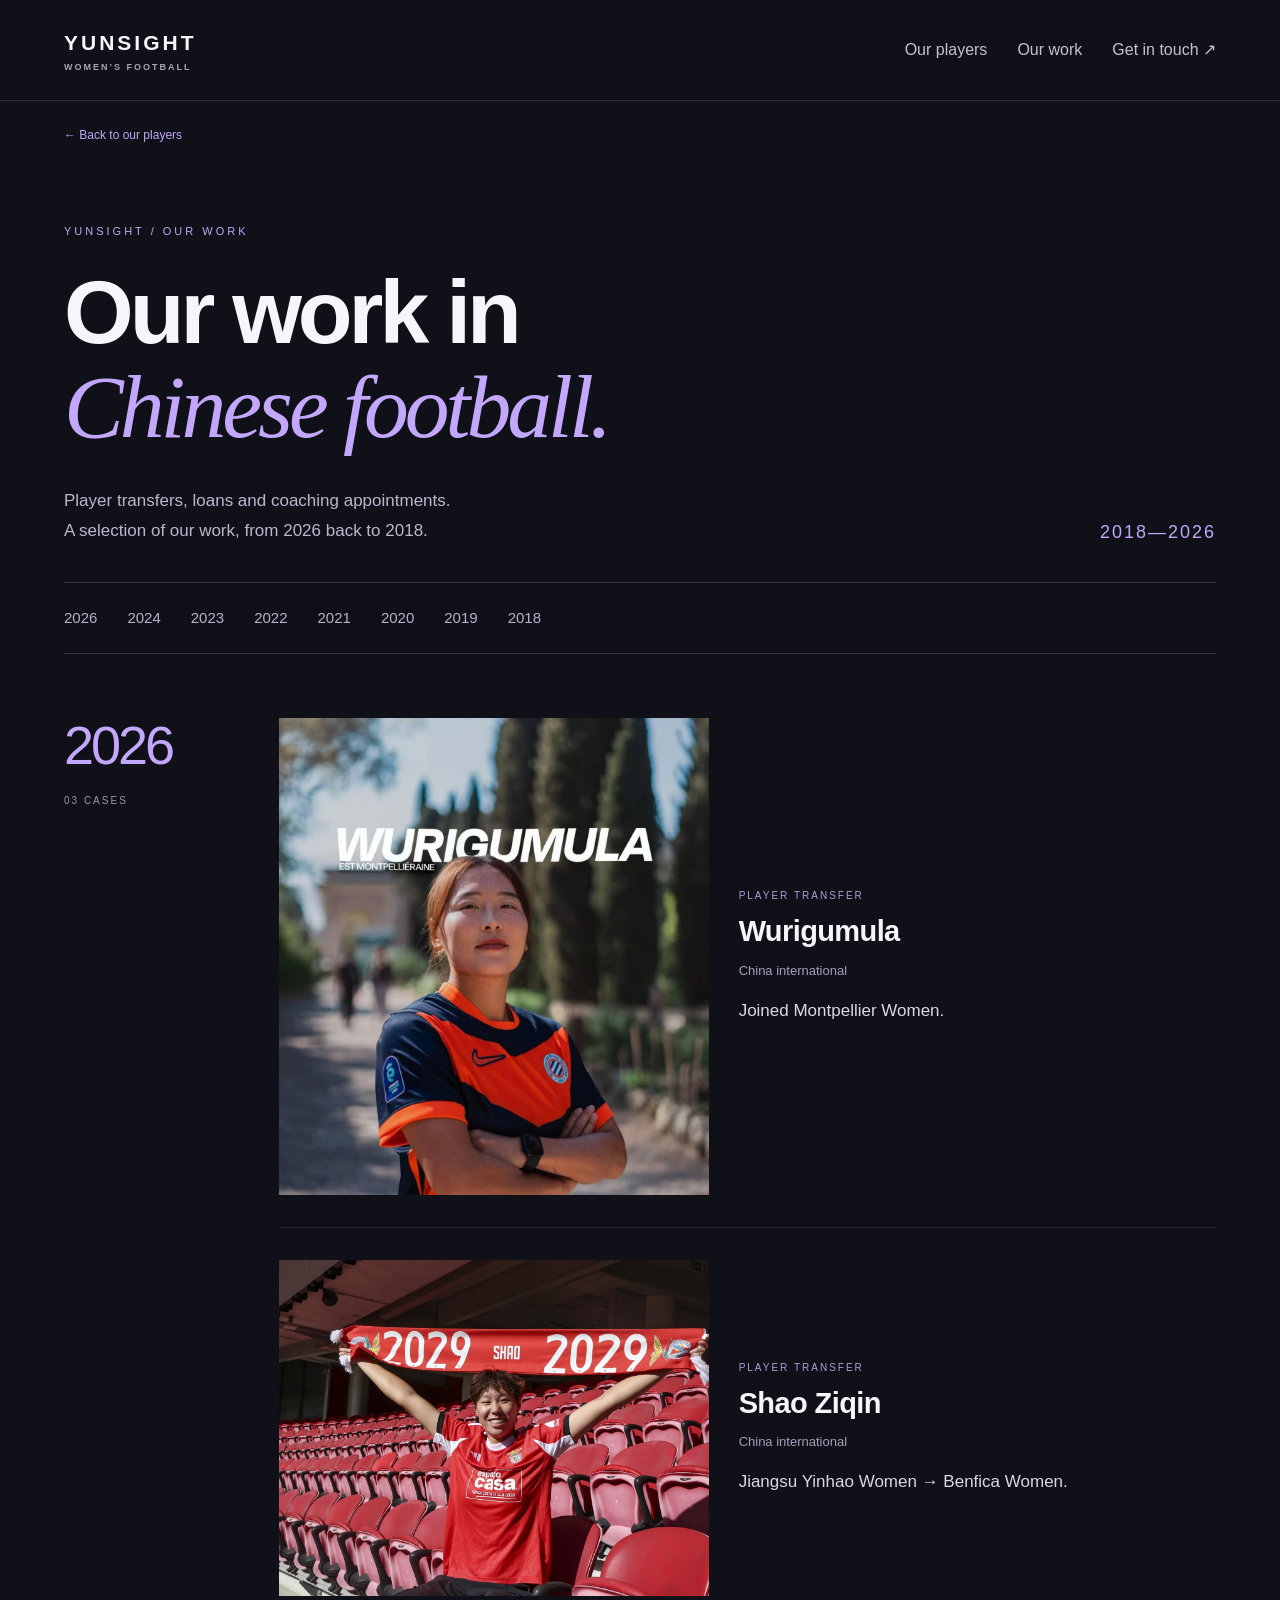
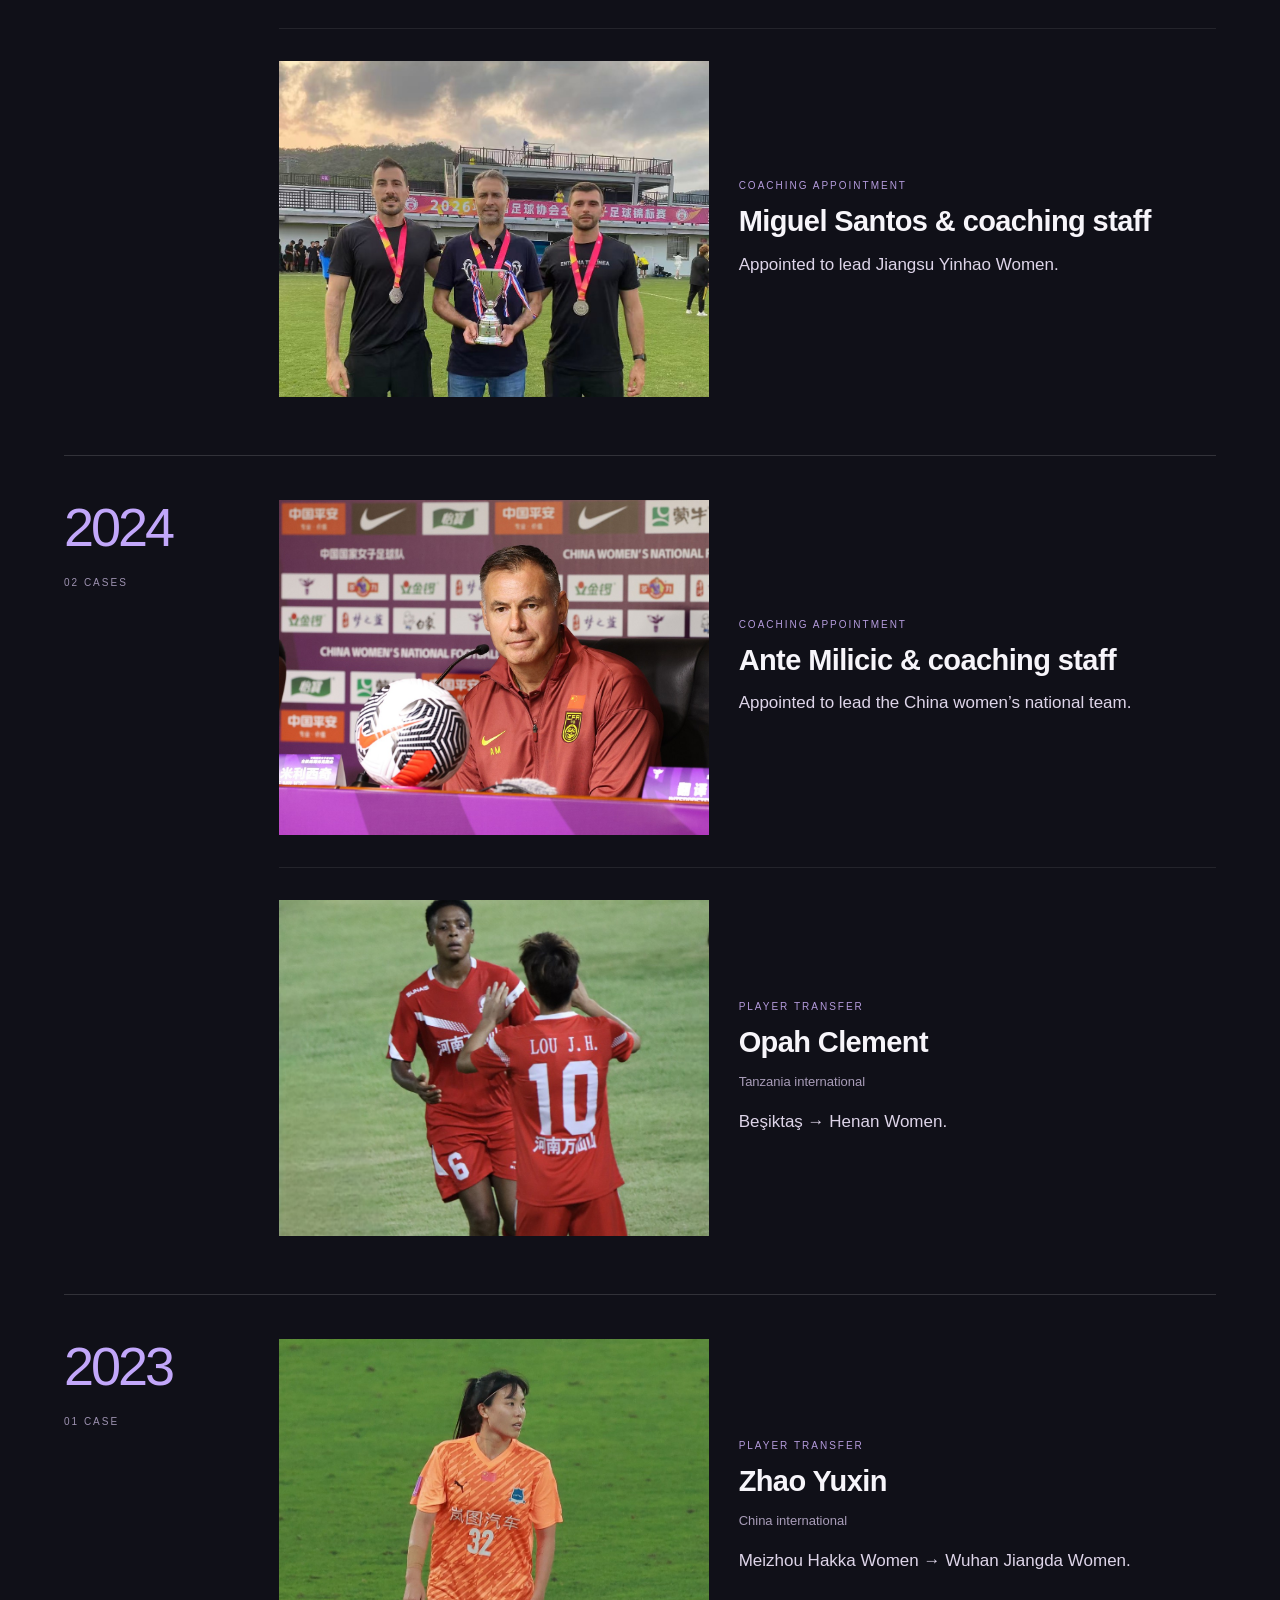
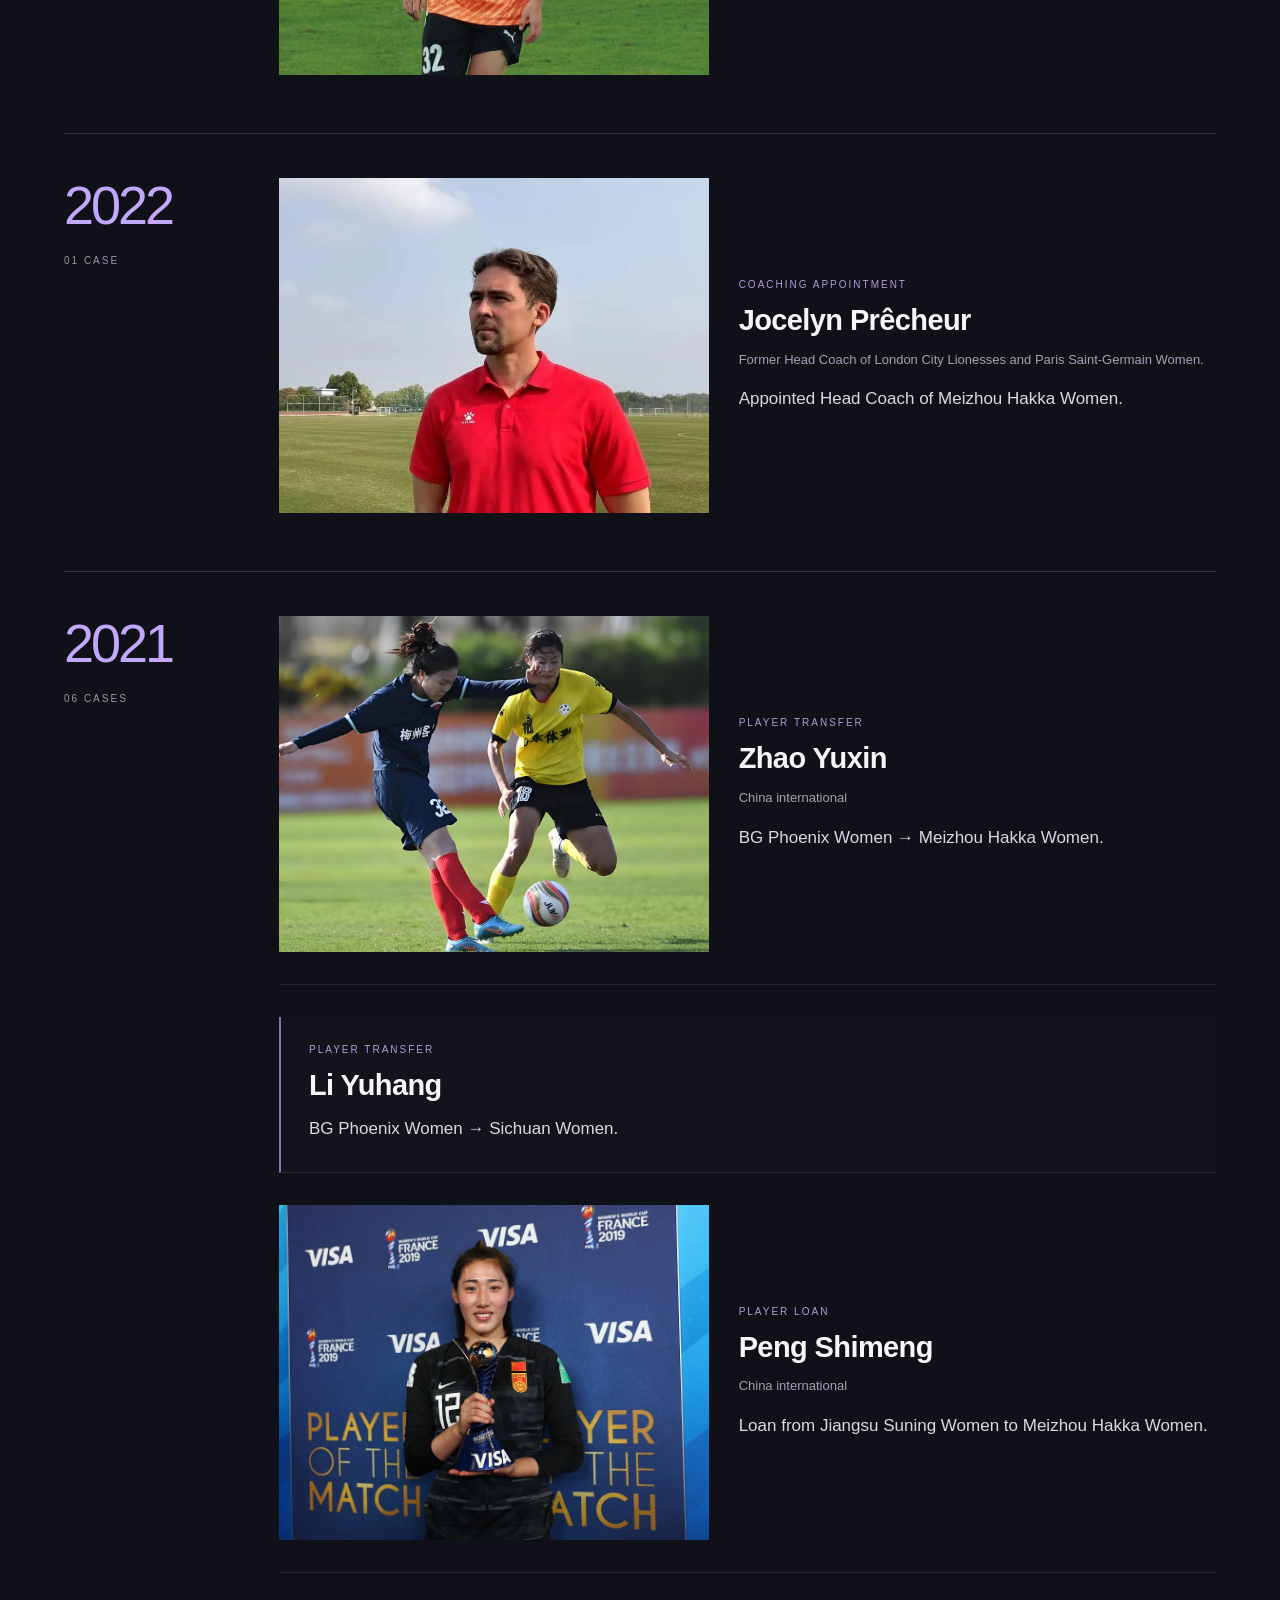
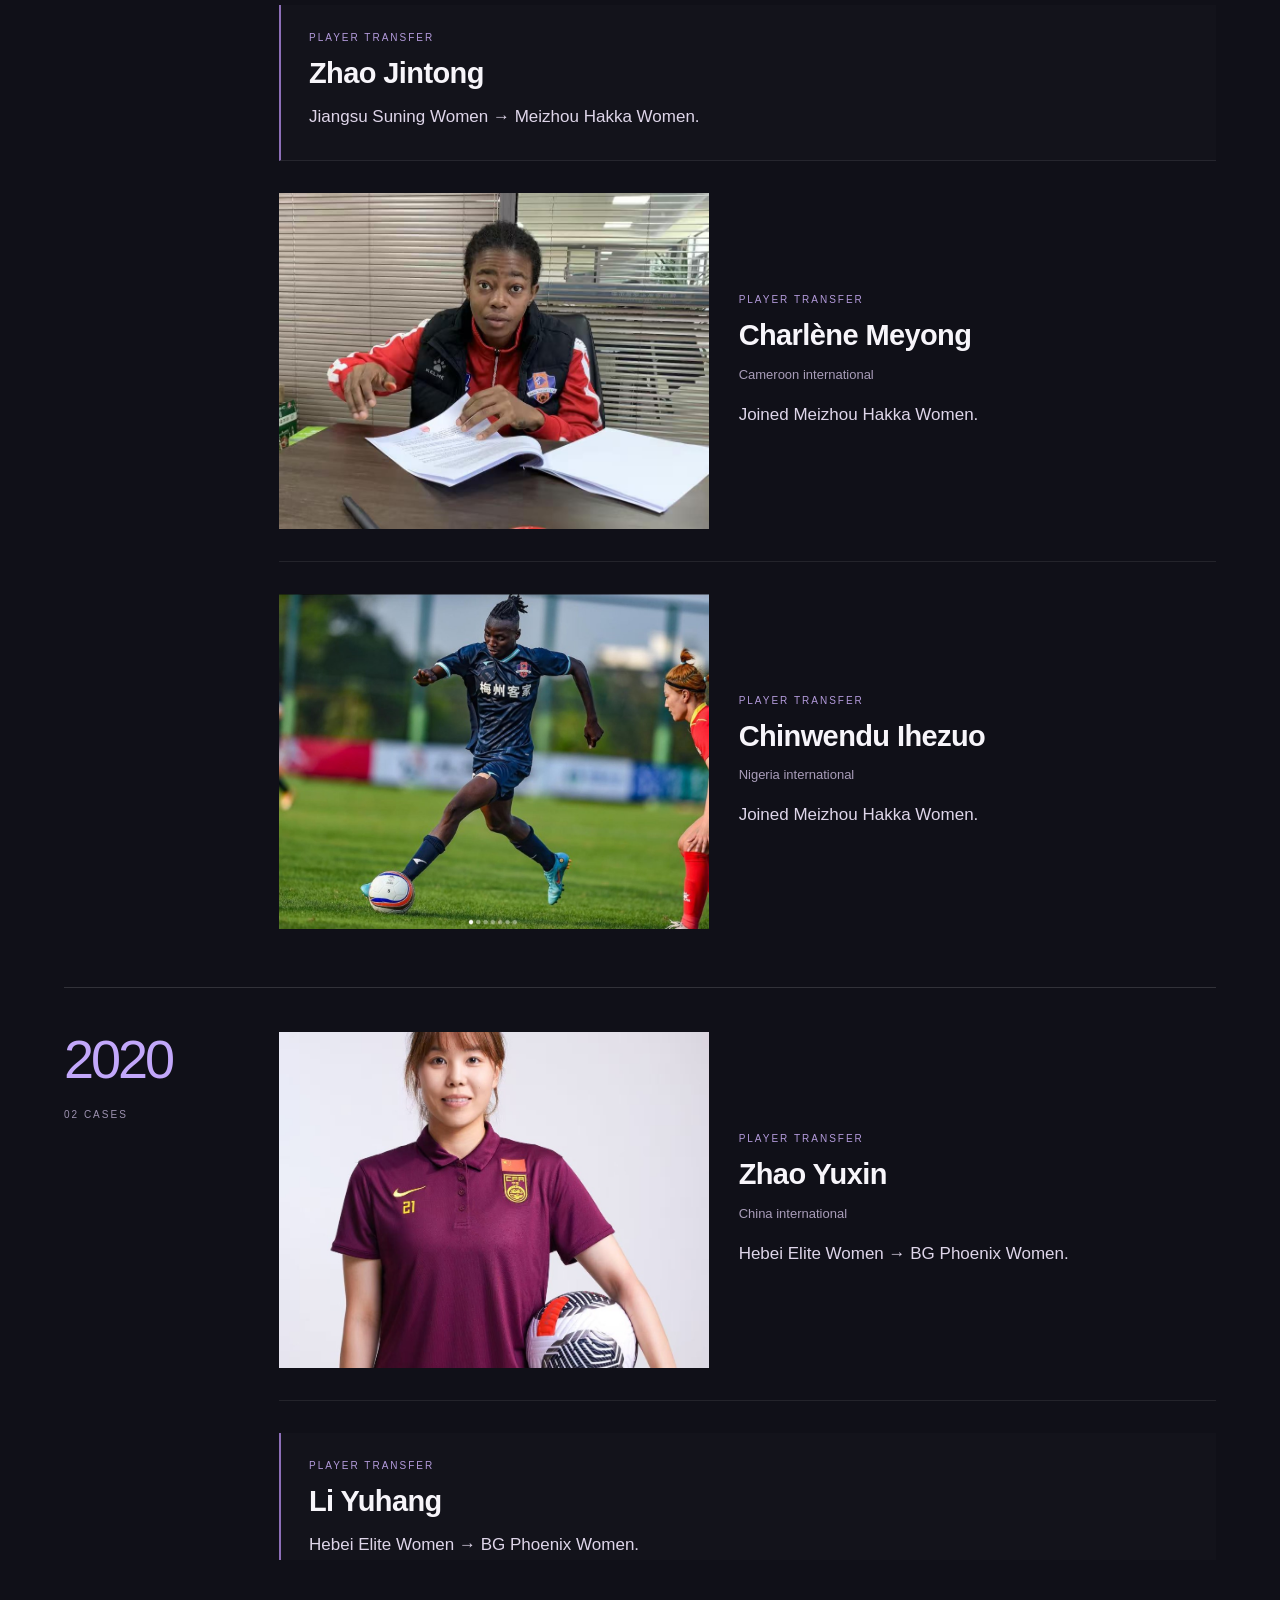
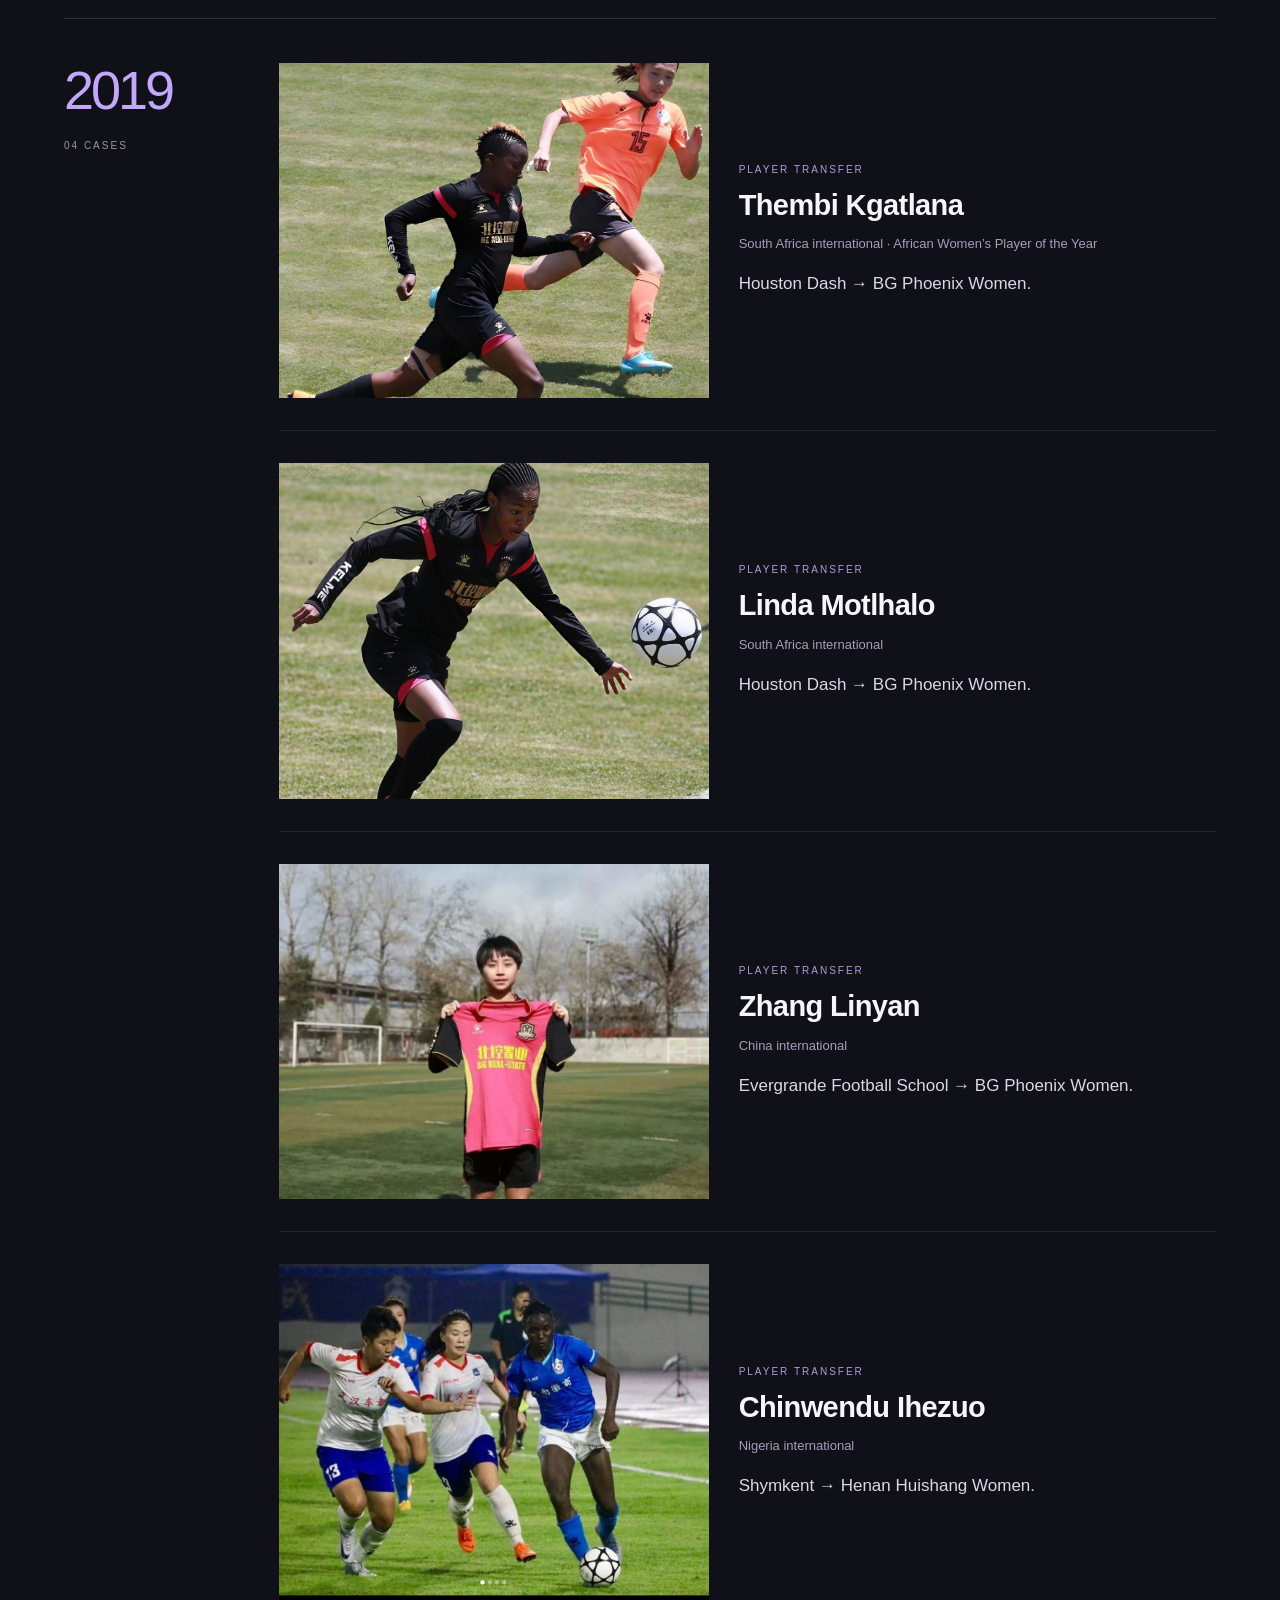
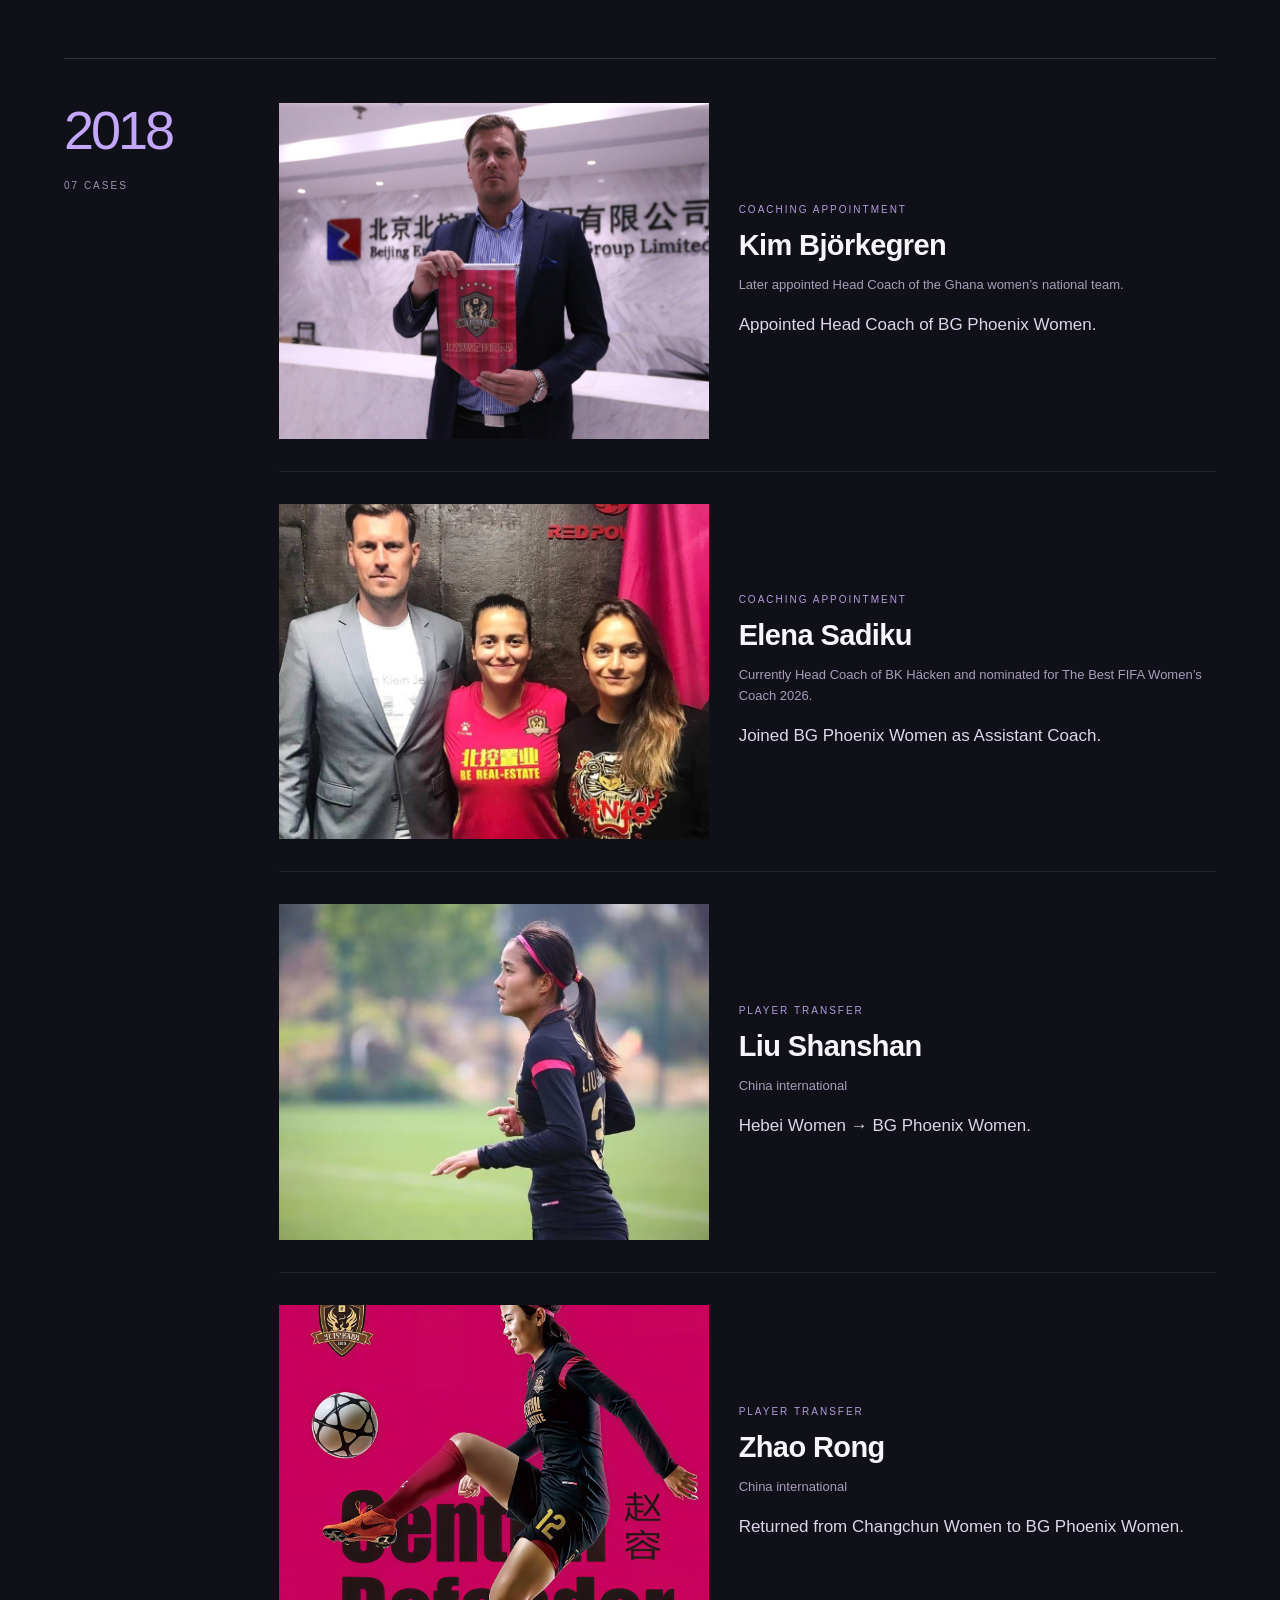
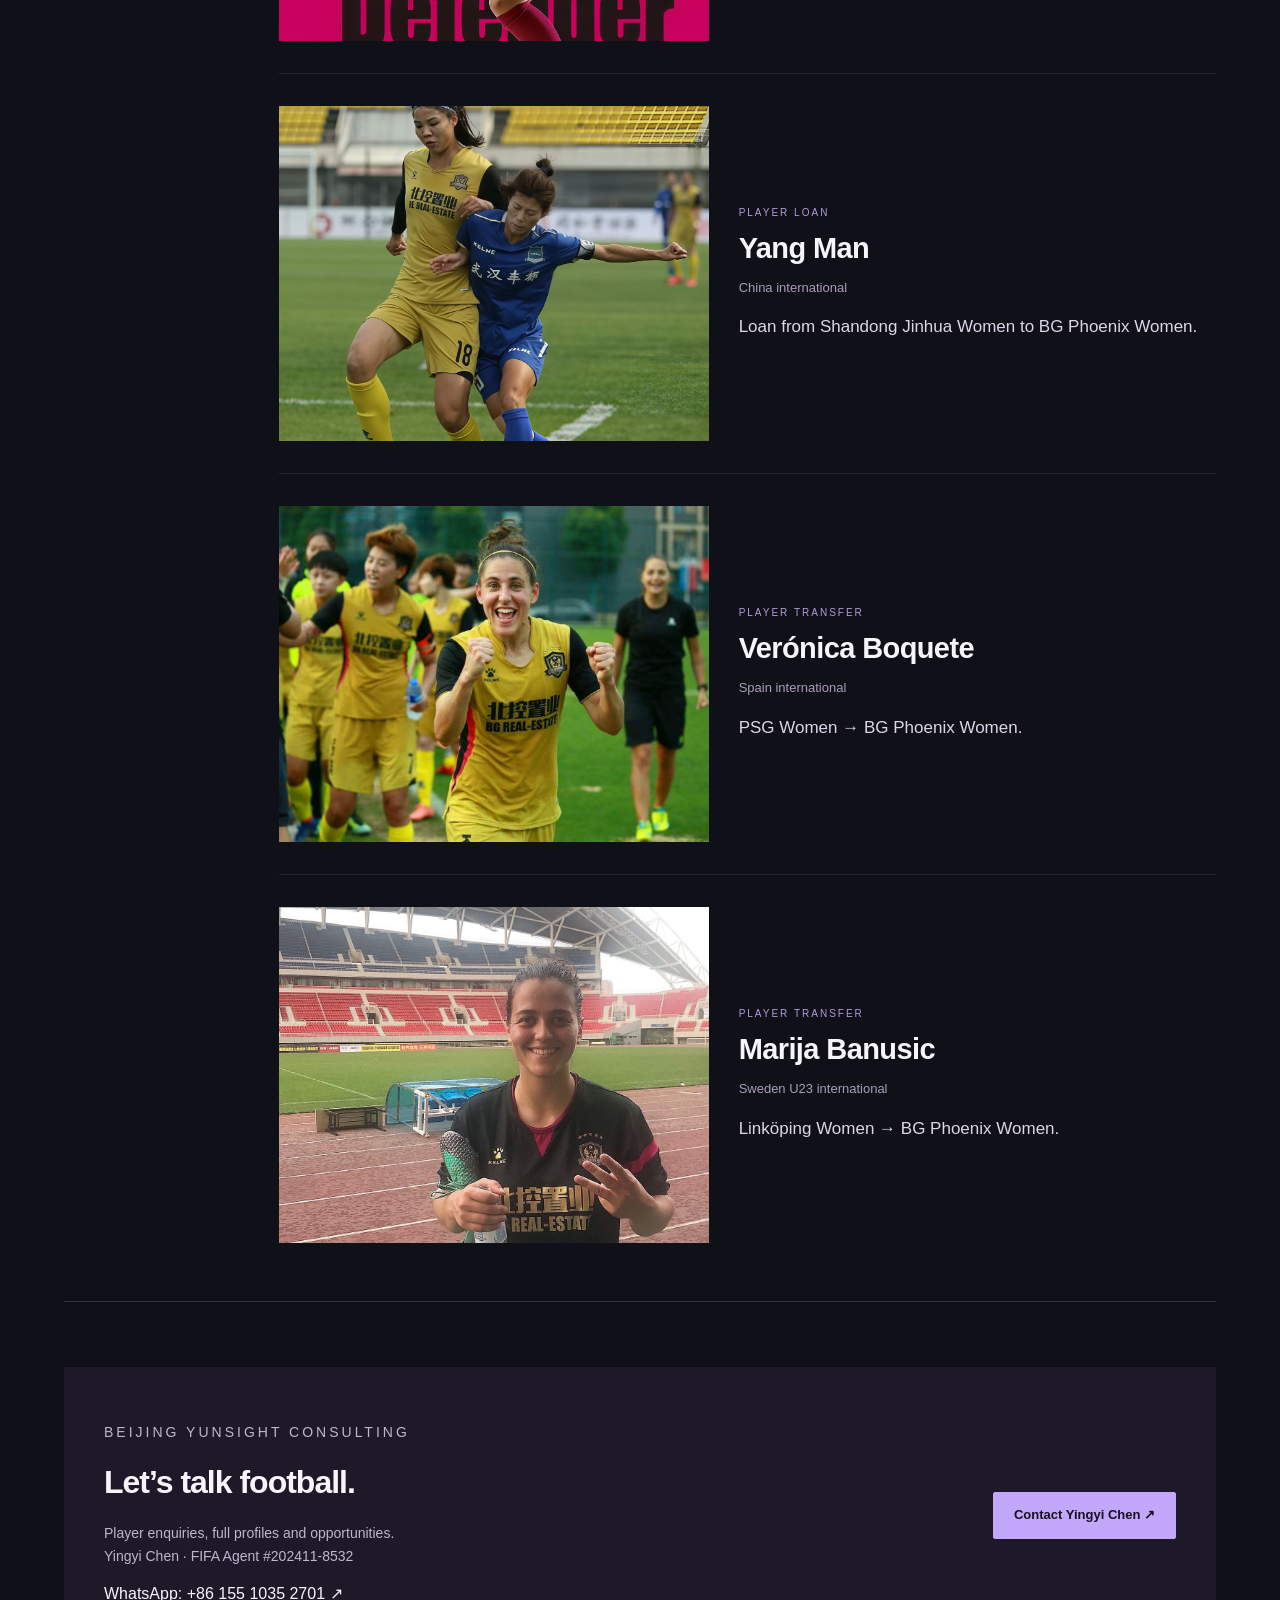
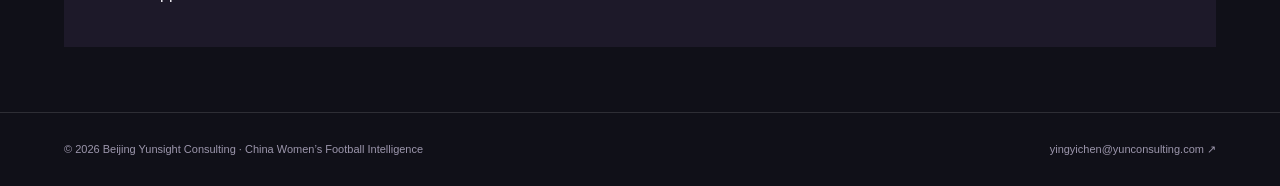
==== commit 7c7e97b6: "Add files via upload" ====
--- a/cases.html
+++ b/cases.html
@@ -1 +1 @@
-<!doctype html><html lang="en"><head><meta charset="utf-8"><meta name="viewport" content="width=device-width,initial-scale=1"><title>Our Work in Chinese Football | Yunsight</title><meta name="description" content="Yunsight’s Chinese football case archive: player transfers, loans and coaching appointments from 2018 to 2026."><link rel="stylesheet" href="style.css"><link rel="stylesheet" href="cases.css"></head><body><header><a class="brand" href="index.html">YUNSIGHT<small>WOMEN’S FOOTBALL</small></a><nav><a href="index.html#players">Our players</a><a href="cases.html">Our work</a><a href="mailto:yingyichen@yunconsulting.com">Get in touch ↗</a></nav></header><main class="work-page"><a class="back" href="index.html#players">← Back to our players</a><section class="work-intro"><p class="eyebrow">YUNSIGHT / OUR WORK</p><h1>Our work in<br><em>Chinese football.</em></h1><div class="work-intro-bottom"><p>Player transfers, loans and coaching appointments.<br>A selection of our work, from 2026 back to 2018.</p><span>2018—2026</span></div></section><nav class="year-nav" aria-label="Jump to year"><a href="#year-2026">2026</a><a href="#year-2024">2024</a><a href="#year-2023">2023</a><a href="#year-2022">2022</a><a href="#year-2021">2021</a><a href="#year-2020">2020</a><a href="#year-2019">2019</a><a href="#year-2018">2018</a></nav><div class="case-timeline"><section class="case-year" id="year-2026" aria-labelledby="heading-2026"><div class="year-heading"><h2 id="heading-2026">2026</h2><span>03 CASES</span></div><div class="case-entries"><article class="case-entry with-photo"><a class="case-photo" href="assets/cases/case-01.jpg" target="_blank" rel="noopener" aria-label="View photo: Wurigumula"><img src="assets/cases/case-01.jpg" alt="Wurigumula" loading="lazy"></a><div class="case-copy"><p class="case-kind">Player transfer</p><h3>Wurigumula</h3><p class="case-subtitle">China international</p><p class="case-desc">Joined Montpellier Women.</p></div></article><article class="case-entry with-photo"><a class="case-photo" href="assets/cases/shao-ziqin-benfica.jpg" target="_blank" rel="noopener" aria-label="View photo: Shao Ziqin"><img src="assets/cases/shao-ziqin-benfica.jpg" alt="Shao Ziqin at Benfica" loading="lazy"></a><div class="case-copy"><p class="case-kind">Player transfer</p><h3>Shao Ziqin</h3><p class="case-subtitle">China international</p><p class="case-desc">Jiangsu Yinhao Women → Benfica Women.</p></div></article><article class="case-entry with-photo"><a class="case-photo" href="assets/cases/case-03.jpg" target="_blank" rel="noopener" aria-label="View photo: Miguel Santos &amp; coaching staff"><img src="assets/cases/case-03.jpg" alt="Miguel Santos &amp; coaching staff" loading="lazy"></a><div class="case-copy"><p class="case-kind">Coaching appointment</p><h3>Miguel Santos &amp; coaching staff</h3><p class="case-desc">Appointed to lead Jiangsu Yinhao Women.</p></div></article></div></section><section class="case-year" id="year-2024" aria-labelledby="heading-2024"><div class="year-heading"><h2 id="heading-2024">2024</h2><span>02 CASES</span></div><div class="case-entries"><article class="case-entry with-photo"><a class="case-photo" href="assets/cases/case-04.jpg" target="_blank" rel="noopener" aria-label="View photo: Ante Milicic &amp; coaching staff"><img src="assets/cases/case-04.jpg" alt="Ante Milicic &amp; coaching staff" loading="lazy"></a><div class="case-copy"><p class="case-kind">Coaching appointment</p><h3>Ante Milicic &amp; coaching staff</h3><p class="case-desc">Appointed to lead the China women’s national team.</p></div></article><article class="case-entry with-photo"><a class="case-photo" href="assets/cases/case-05.jpg" target="_blank" rel="noopener" aria-label="View photo: Opah Clement"><img src="assets/cases/case-05.jpg" alt="Opah Clement" loading="lazy"></a><div class="case-copy"><p class="case-kind">Player transfer</p><h3>Opah Clement</h3><p class="case-subtitle">Tanzania international</p><p class="case-desc">Beşiktaş → Henan Women.</p></div></article></div></section><section class="case-year" id="year-2023" aria-labelledby="heading-2023"><div class="year-heading"><h2 id="heading-2023">2023</h2><span>01 CASE</span></div><div class="case-entries"><article class="case-entry with-photo"><a class="case-photo" href="assets/cases/case-06.jpg" target="_blank" rel="noopener" aria-label="View photo: Zhao Yuxin"><img src="assets/cases/case-06.jpg" alt="Zhao Yuxin" loading="lazy"></a><div class="case-copy"><p class="case-kind">Player transfer</p><h3>Zhao Yuxin</h3><p class="case-subtitle">China international</p><p class="case-desc">Meizhou Hakka Women → Wuhan Jiangda Women.</p></div></article></div></section><section class="case-year" id="year-2022" aria-labelledby="heading-2022"><div class="year-heading"><h2 id="heading-2022">2022</h2><span>01 CASE</span></div><div class="case-entries"><article class="case-entry with-photo"><a class="case-photo" href="assets/cases/case-07.jpg" target="_blank" rel="noopener" aria-label="View photo: Jocelyn Prêcheur"><img src="assets/cases/case-07.jpg" alt="Jocelyn Prêcheur" loading="lazy"></a><div class="case-copy"><p class="case-kind">Coaching appointment</p><h3>Jocelyn Prêcheur</h3><p class="case-subtitle">Former Head Coach of London City Lionesses and Paris Saint-Germain Women.</p><p class="case-desc">Appointed Head Coach of Meizhou Hakka Women.</p></div></article></div></section><section class="case-year" id="year-2021" aria-labelledby="heading-2021"><div class="year-heading"><h2 id="heading-2021">2021</h2><span>06 CASES</span></div><div class="case-entries"><article class="case-entry with-photo"><a class="case-photo" href="assets/cases/case-08.jpg" target="_blank" rel="noopener" aria-label="View photo: Zhao Yuxin"><img src="assets/cases/case-08.jpg" alt="Zhao Yuxin" loading="lazy"></a><div class="case-copy"><p class="case-kind">Player transfer</p><h3>Zhao Yuxin</h3><p class="case-subtitle">China international</p><p class="case-desc">BG Phoenix Women → Meizhou Hakka Women.</p></div></article><article class="case-entry text-entry"><div class="case-copy"><p class="case-kind">Player transfer</p><h3>Li Yuhang</h3><p class="case-desc">BG Phoenix Women → Sichuan Women.</p></div></article><article class="case-entry with-photo"><a class="case-photo" href="assets/cases/peng-shimeng-world-cup.jpg" target="_blank" rel="noopener" aria-label="View photo: Peng Shimeng"><img src="assets/cases/peng-shimeng-world-cup.jpg" alt="Peng Shimeng" loading="lazy"></a><div class="case-copy"><p class="case-kind">Player loan</p><h3>Peng Shimeng</h3><p class="case-subtitle">China international</p><p class="case-desc">Loan from Jiangsu Suning Women to Meizhou Hakka Women.</p></div></article><article class="case-entry text-entry"><div class="case-copy"><p class="case-kind">Player transfer</p><h3>Zhao Jintong</h3><p class="case-desc">Jiangsu Suning Women → Meizhou Hakka Women.</p></div></article><article class="case-entry with-photo"><a class="case-photo" href="assets/cases/case-12.jpg" target="_blank" rel="noopener" aria-label="View photo: Charlène Meyong"><img src="assets/cases/case-12.jpg" alt="Charlène Meyong" loading="lazy"></a><div class="case-copy"><p class="case-kind">Player transfer</p><h3>Charlène Meyong</h3><p class="case-subtitle">Cameroon international</p><p class="case-desc">Joined Meizhou Hakka Women.</p></div></article><article class="case-entry with-photo"><a class="case-photo" href="assets/cases/case-13.jpg" target="_blank" rel="noopener" aria-label="View photo: Chinwendu Ihezuo"><img src="assets/cases/case-13.jpg" alt="Chinwendu Ihezuo" loading="lazy"></a><div class="case-copy"><p class="case-kind">Player transfer</p><h3>Chinwendu Ihezuo</h3><p class="case-subtitle">Nigeria international</p><p class="case-desc">Joined Meizhou Hakka Women.</p></div></article></div></section><section class="case-year" id="year-2020" aria-labelledby="heading-2020"><div class="year-heading"><h2 id="heading-2020">2020</h2><span>02 CASES</span></div><div class="case-entries"><article class="case-entry with-photo"><a class="case-photo" href="assets/cases/case-14.jpg" target="_blank" rel="noopener" aria-label="View photo: Zhao Yuxin"><img src="assets/cases/case-14.jpg" alt="Zhao Yuxin" loading="lazy"></a><div class="case-copy"><p class="case-kind">Player transfer</p><h3>Zhao Yuxin</h3><p class="case-subtitle">China international</p><p class="case-desc">Hebei Elite Women → BG Phoenix Women.</p></div></article><article class="case-entry text-entry"><div class="case-copy"><p class="case-kind">Player transfer</p><h3>Li Yuhang</h3><p class="case-desc">Hebei Elite Women → BG Phoenix Women.</p></div></article></div></section><section class="case-year" id="year-2019" aria-labelledby="heading-2019"><div class="year-heading"><h2 id="heading-2019">2019</h2><span>04 CASES</span></div><div class="case-entries"><article class="case-entry with-photo"><a class="case-photo" href="assets/cases/case-16.jpg" target="_blank" rel="noopener" aria-label="View photo: Thembi Kgatlana"><img src="assets/cases/case-16.jpg" alt="Thembi Kgatlana" loading="lazy"></a><div class="case-copy"><p class="case-kind">Player transfer</p><h3>Thembi Kgatlana</h3><p class="case-subtitle">South Africa international · African Women’s Player of the Year</p><p class="case-desc">Houston Dash → BG Phoenix Women.</p></div></article><article class="case-entry with-photo"><a class="case-photo" href="assets/cases/case-17.jpg" target="_blank" rel="noopener" aria-label="View photo: Linda Motlhalo"><img src="assets/cases/case-17.jpg" alt="Linda Motlhalo" loading="lazy"></a><div class="case-copy"><p class="case-kind">Player transfer</p><h3>Linda Motlhalo</h3><p class="case-subtitle">South Africa international</p><p class="case-desc">Houston Dash → BG Phoenix Women.</p></div></article><article class="case-entry with-photo"><a class="case-photo" href="assets/cases/case-18.jpg" target="_blank" rel="noopener" aria-label="View photo: Zhang Linyan"><img src="assets/cases/case-18.jpg" alt="Zhang Linyan" loading="lazy"></a><div class="case-copy"><p class="case-kind">Player transfer</p><h3>Zhang Linyan</h3><p class="case-subtitle">China international</p><p class="case-desc">Evergrande Football School → BG Phoenix Women.</p></div></article><article class="case-entry with-photo"><a class="case-photo" href="assets/cases/case-19.jpg" target="_blank" rel="noopener" aria-label="View photo: Chinwendu Ihezuo"><img src="assets/cases/case-19.jpg" alt="Chinwendu Ihezuo" loading="lazy"></a><div class="case-copy"><p class="case-kind">Player transfer</p><h3>Chinwendu Ihezuo</h3><p class="case-subtitle">Nigeria international</p><p class="case-desc">Shymkent → Henan Huishang Women.</p></div></article></div></section><section class="case-year" id="year-2018" aria-labelledby="heading-2018"><div class="year-heading"><h2 id="heading-2018">2018</h2><span>07 CASES</span></div><div class="case-entries"><article class="case-entry with-photo"><a class="case-photo" href="assets/cases/case-20.jpg" target="_blank" rel="noopener" aria-label="View photo: Kim Björkegren"><img src="assets/cases/case-20.jpg" alt="Kim Björkegren" loading="lazy"></a><div class="case-copy"><p class="case-kind">Coaching appointment</p><h3>Kim Björkegren</h3><p class="case-subtitle">Later appointed Head Coach of the Ghana women’s national team.</p><p class="case-desc">Appointed Head Coach of BG Phoenix Women.</p></div></article><article class="case-entry with-photo"><a class="case-photo" href="assets/cases/case-21.jpg" target="_blank" rel="noopener" aria-label="View photo: Elena Sadiku"><img src="assets/cases/case-21.jpg" alt="Elena Sadiku" loading="lazy"></a><div class="case-copy"><p class="case-kind">Coaching appointment</p><h3>Elena Sadiku</h3><p class="case-desc">Joined BG Phoenix Women as Assistant Coach.</p></div></article><article class="case-entry with-photo"><a class="case-photo" href="assets/cases/case-22.jpg" target="_blank" rel="noopener" aria-label="View photo: Liu Shanshan"><img src="assets/cases/case-22.jpg" alt="Liu Shanshan" loading="lazy"></a><div class="case-copy"><p class="case-kind">Player transfer</p><h3>Liu Shanshan</h3><p class="case-subtitle">China international</p><p class="case-desc">Hebei Women → BG Phoenix Women.</p></div></article><article class="case-entry with-photo"><a class="case-photo" href="assets/cases/case-23.jpg" target="_blank" rel="noopener" aria-label="View photo: Zhao Rong"><img src="assets/cases/case-23.jpg" alt="Zhao Rong" loading="lazy"></a><div class="case-copy"><p class="case-kind">Player transfer</p><h3>Zhao Rong</h3><p class="case-subtitle">China international</p><p class="case-desc">Returned from Changchun Women to BG Phoenix Women.</p></div></article><article class="case-entry with-photo"><a class="case-photo" href="assets/cases/case-24.jpg" target="_blank" rel="noopener" aria-label="View photo: Yang Man"><img src="assets/cases/case-24.jpg" alt="Yang Man" loading="lazy"></a><div class="case-copy"><p class="case-kind">Player loan</p><h3>Yang Man</h3><p class="case-subtitle">China international</p><p class="case-desc">Loan from Shandong Jinhua Women to BG Phoenix Women.</p></div></article><article class="case-entry with-photo"><a class="case-photo" href="assets/cases/case-25.jpg" target="_blank" rel="noopener" aria-label="View photo: Verónica Boquete"><img src="assets/cases/case-25.jpg" alt="Verónica Boquete" loading="lazy"></a><div class="case-copy"><p class="case-kind">Player transfer</p><h3>Verónica Boquete</h3><p class="case-subtitle">Spain international</p><p class="case-desc">PSG Women → BG Phoenix Women.</p></div></article><article class="case-entry with-photo"><a class="case-photo" href="assets/cases/case-26.jpg" target="_blank" rel="noopener" aria-label="View photo: Marija Banusic"><img src="assets/cases/case-26.jpg" alt="Marija Banusic" loading="lazy"></a><div class="case-copy"><p class="case-kind">Player transfer</p><h3>Marija Banusic</h3><p class="case-subtitle">Sweden U23 international</p><p class="case-desc">Linköping Women → BG Phoenix Women.</p></div></article></div></section></div><section id="contact" class="contact"><div><p class="eyebrow">BEIJING YUNSIGHT CONSULTING</p><h2>Let’s talk football.</h2><p>Player enquiries, full profiles and opportunities.<br>Yingyi Chen · FIFA Agent #202411-8532</p><a href="https://wa.me/8615510352701">WhatsApp: +86 155 1035 2701 ↗</a></div><a class="button" href="mailto:yingyichen@yunconsulting.com">Contact Yingyi Chen ↗</a></section></main><footer><span>© 2026 Beijing Yunsight Consulting · China Women’s Football Intelligence</span><a href="mailto:yingyichen@yunconsulting.com">yingyichen@yunconsulting.com ↗</a></footer></body></html>+<!doctype html><html lang="en"><head><meta charset="utf-8"><meta name="viewport" content="width=device-width,initial-scale=1"><title>Our Work in Chinese Football | Yunsight</title><meta name="description" content="Yunsight’s Chinese football case archive: player transfers, loans and coaching appointments from 2018 to 2026."><link rel="stylesheet" href="style.css"><link rel="stylesheet" href="cases.css"></head><body><header><a class="brand" href="index.html">YUNSIGHT<small>WOMEN’S FOOTBALL</small></a><nav><a href="index.html#players">Our players</a><a href="cases.html">Our work</a><a href="mailto:yingyichen@yunconsulting.com">Get in touch ↗</a></nav></header><main class="work-page"><a class="back" href="index.html#players">← Back to our players</a><section class="work-intro"><p class="eyebrow">YUNSIGHT / OUR WORK</p><h1>Our work in<br><em>Chinese football.</em></h1><div class="work-intro-bottom"><p>Player transfers, loans and coaching appointments.<br>A selection of our work, from 2026 back to 2018.</p><span>2018—2026</span></div></section><nav class="year-nav" aria-label="Jump to year"><a href="#year-2026">2026</a><a href="#year-2024">2024</a><a href="#year-2023">2023</a><a href="#year-2022">2022</a><a href="#year-2021">2021</a><a href="#year-2020">2020</a><a href="#year-2019">2019</a><a href="#year-2018">2018</a></nav><div class="case-timeline"><section class="case-year" id="year-2026" aria-labelledby="heading-2026"><div class="year-heading"><h2 id="heading-2026">2026</h2><span>03 CASES</span></div><div class="case-entries"><article class="case-entry with-photo"><a class="case-photo" href="assets/cases/case-01.jpg" target="_blank" rel="noopener" aria-label="View photo: Wurigumula"><img src="assets/cases/case-01.jpg" alt="Wurigumula" loading="lazy"></a><div class="case-copy"><p class="case-kind">Player transfer</p><h3>Wurigumula</h3><p class="case-subtitle">China international</p><p class="case-desc">Joined Montpellier Women.</p></div></article><article class="case-entry with-photo"><a class="case-photo" href="assets/cases/shao-ziqin-benfica.jpg" target="_blank" rel="noopener" aria-label="View photo: Shao Ziqin"><img src="assets/cases/shao-ziqin-benfica.jpg" alt="Shao Ziqin at Benfica" loading="lazy"></a><div class="case-copy"><p class="case-kind">Player transfer</p><h3>Shao Ziqin</h3><p class="case-subtitle">China international</p><p class="case-desc">Jiangsu Yinhao Women → Benfica Women.</p></div></article><article class="case-entry with-photo"><a class="case-photo" href="assets/cases/case-03.jpg" target="_blank" rel="noopener" aria-label="View photo: Miguel Santos &amp; coaching staff"><img src="assets/cases/case-03.jpg" alt="Miguel Santos &amp; coaching staff" loading="lazy"></a><div class="case-copy"><p class="case-kind">Coaching appointment</p><h3>Miguel Santos &amp; coaching staff</h3><p class="case-desc">Appointed to lead Jiangsu Yinhao Women.</p></div></article></div></section><section class="case-year" id="year-2024" aria-labelledby="heading-2024"><div class="year-heading"><h2 id="heading-2024">2024</h2><span>02 CASES</span></div><div class="case-entries"><article class="case-entry with-photo"><a class="case-photo" href="assets/cases/case-04.jpg" target="_blank" rel="noopener" aria-label="View photo: Ante Milicic &amp; coaching staff"><img src="assets/cases/case-04.jpg" alt="Ante Milicic &amp; coaching staff" loading="lazy"></a><div class="case-copy"><p class="case-kind">Coaching appointment</p><h3>Ante Milicic &amp; coaching staff</h3><p class="case-desc">Appointed to lead the China women’s national team.</p></div></article><article class="case-entry with-photo"><a class="case-photo" href="assets/cases/case-05.jpg" target="_blank" rel="noopener" aria-label="View photo: Opah Clement"><img src="assets/cases/case-05.jpg" alt="Opah Clement" loading="lazy"></a><div class="case-copy"><p class="case-kind">Player transfer</p><h3>Opah Clement</h3><p class="case-subtitle">Tanzania international</p><p class="case-desc">Beşiktaş → Henan Women.</p></div></article></div></section><section class="case-year" id="year-2023" aria-labelledby="heading-2023"><div class="year-heading"><h2 id="heading-2023">2023</h2><span>01 CASE</span></div><div class="case-entries"><article class="case-entry with-photo"><a class="case-photo" href="assets/cases/case-06.jpg" target="_blank" rel="noopener" aria-label="View photo: Zhao Yuxin"><img src="assets/cases/case-06.jpg" alt="Zhao Yuxin" loading="lazy"></a><div class="case-copy"><p class="case-kind">Player transfer</p><h3>Zhao Yuxin</h3><p class="case-subtitle">China international</p><p class="case-desc">Meizhou Hakka Women → Wuhan Jiangda Women.</p></div></article></div></section><section class="case-year" id="year-2022" aria-labelledby="heading-2022"><div class="year-heading"><h2 id="heading-2022">2022</h2><span>01 CASE</span></div><div class="case-entries"><article class="case-entry with-photo"><a class="case-photo" href="assets/cases/case-07.jpg" target="_blank" rel="noopener" aria-label="View photo: Jocelyn Prêcheur"><img src="assets/cases/case-07.jpg" alt="Jocelyn Prêcheur" loading="lazy"></a><div class="case-copy"><p class="case-kind">Coaching appointment</p><h3>Jocelyn Prêcheur</h3><p class="case-subtitle">Former Head Coach of London City Lionesses and Paris Saint-Germain Women.</p><p class="case-desc">Appointed Head Coach of Meizhou Hakka Women.</p></div></article></div></section><section class="case-year" id="year-2021" aria-labelledby="heading-2021"><div class="year-heading"><h2 id="heading-2021">2021</h2><span>06 CASES</span></div><div class="case-entries"><article class="case-entry with-photo"><a class="case-photo" href="assets/cases/case-08.jpg" target="_blank" rel="noopener" aria-label="View photo: Zhao Yuxin"><img src="assets/cases/case-08.jpg" alt="Zhao Yuxin" loading="lazy"></a><div class="case-copy"><p class="case-kind">Player transfer</p><h3>Zhao Yuxin</h3><p class="case-subtitle">China international</p><p class="case-desc">BG Phoenix Women → Meizhou Hakka Women.</p></div></article><article class="case-entry text-entry"><div class="case-copy"><p class="case-kind">Player transfer</p><h3>Li Yuhang</h3><p class="case-desc">BG Phoenix Women → Sichuan Women.</p></div></article><article class="case-entry with-photo"><a class="case-photo" href="assets/cases/peng-shimeng-world-cup.jpg" target="_blank" rel="noopener" aria-label="View photo: Peng Shimeng"><img src="assets/cases/peng-shimeng-world-cup.jpg" alt="Peng Shimeng" loading="lazy"></a><div class="case-copy"><p class="case-kind">Player loan</p><h3>Peng Shimeng</h3><p class="case-subtitle">China international</p><p class="case-desc">Loan from Jiangsu Suning Women to Meizhou Hakka Women.</p></div></article><article class="case-entry text-entry"><div class="case-copy"><p class="case-kind">Player transfer</p><h3>Zhao Jintong</h3><p class="case-desc">Jiangsu Suning Women → Meizhou Hakka Women.</p></div></article><article class="case-entry with-photo"><a class="case-photo" href="assets/cases/case-12.jpg" target="_blank" rel="noopener" aria-label="View photo: Charlène Meyong"><img src="assets/cases/case-12.jpg" alt="Charlène Meyong" loading="lazy"></a><div class="case-copy"><p class="case-kind">Player transfer</p><h3>Charlène Meyong</h3><p class="case-subtitle">Cameroon international</p><p class="case-desc">Joined Meizhou Hakka Women.</p></div></article><article class="case-entry with-photo"><a class="case-photo" href="assets/cases/case-13.jpg" target="_blank" rel="noopener" aria-label="View photo: Chinwendu Ihezuo"><img src="assets/cases/case-13.jpg" alt="Chinwendu Ihezuo" loading="lazy"></a><div class="case-copy"><p class="case-kind">Player transfer</p><h3>Chinwendu Ihezuo</h3><p class="case-subtitle">Nigeria international</p><p class="case-desc">Joined Meizhou Hakka Women.</p></div></article></div></section><section class="case-year" id="year-2020" aria-labelledby="heading-2020"><div class="year-heading"><h2 id="heading-2020">2020</h2><span>02 CASES</span></div><div class="case-entries"><article class="case-entry with-photo"><a class="case-photo" href="assets/cases/case-14.jpg" target="_blank" rel="noopener" aria-label="View photo: Zhao Yuxin"><img src="assets/cases/case-14.jpg" alt="Zhao Yuxin" loading="lazy"></a><div class="case-copy"><p class="case-kind">Player transfer</p><h3>Zhao Yuxin</h3><p class="case-subtitle">China international</p><p class="case-desc">Hebei Elite Women → BG Phoenix Women.</p></div></article><article class="case-entry text-entry"><div class="case-copy"><p class="case-kind">Player transfer</p><h3>Li Yuhang</h3><p class="case-desc">Hebei Elite Women → BG Phoenix Women.</p></div></article></div></section><section class="case-year" id="year-2019" aria-labelledby="heading-2019"><div class="year-heading"><h2 id="heading-2019">2019</h2><span>04 CASES</span></div><div class="case-entries"><article class="case-entry with-photo"><a class="case-photo" href="assets/cases/case-16.jpg" target="_blank" rel="noopener" aria-label="View photo: Thembi Kgatlana"><img src="assets/cases/case-16.jpg" alt="Thembi Kgatlana" loading="lazy"></a><div class="case-copy"><p class="case-kind">Player transfer</p><h3>Thembi Kgatlana</h3><p class="case-subtitle">South Africa international · African Women’s Player of the Year</p><p class="case-desc">Houston Dash → BG Phoenix Women.</p></div></article><article class="case-entry with-photo"><a class="case-photo" href="assets/cases/case-17.jpg" target="_blank" rel="noopener" aria-label="View photo: Linda Motlhalo"><img src="assets/cases/case-17.jpg" alt="Linda Motlhalo" loading="lazy"></a><div class="case-copy"><p class="case-kind">Player transfer</p><h3>Linda Motlhalo</h3><p class="case-subtitle">South Africa international</p><p class="case-desc">Houston Dash → BG Phoenix Women.</p></div></article><article class="case-entry with-photo"><a class="case-photo" href="assets/cases/case-18.jpg" target="_blank" rel="noopener" aria-label="View photo: Zhang Linyan"><img src="assets/cases/case-18.jpg" alt="Zhang Linyan" loading="lazy"></a><div class="case-copy"><p class="case-kind">Player transfer</p><h3>Zhang Linyan</h3><p class="case-subtitle">China international</p><p class="case-desc">Evergrande Football School → BG Phoenix Women.</p></div></article><article class="case-entry with-photo"><a class="case-photo" href="assets/cases/case-19.jpg" target="_blank" rel="noopener" aria-label="View photo: Chinwendu Ihezuo"><img src="assets/cases/case-19.jpg" alt="Chinwendu Ihezuo" loading="lazy"></a><div class="case-copy"><p class="case-kind">Player transfer</p><h3>Chinwendu Ihezuo</h3><p class="case-subtitle">Nigeria international</p><p class="case-desc">Shymkent → Henan Huishang Women.</p></div></article></div></section><section class="case-year" id="year-2018" aria-labelledby="heading-2018"><div class="year-heading"><h2 id="heading-2018">2018</h2><span>07 CASES</span></div><div class="case-entries"><article class="case-entry with-photo"><a class="case-photo" href="assets/cases/case-20.jpg" target="_blank" rel="noopener" aria-label="View photo: Kim Björkegren"><img src="assets/cases/case-20.jpg" alt="Kim Björkegren" loading="lazy"></a><div class="case-copy"><p class="case-kind">Coaching appointment</p><h3>Kim Björkegren</h3><p class="case-subtitle">Later appointed Head Coach of the Ghana women’s national team.</p><p class="case-desc">Appointed Head Coach of BG Phoenix Women.</p></div></article><article class="case-entry with-photo"><a class="case-photo" href="assets/cases/case-21.jpg" target="_blank" rel="noopener" aria-label="View photo: Elena Sadiku"><img src="assets/cases/case-21.jpg" alt="Elena Sadiku" loading="lazy"></a><div class="case-copy"><p class="case-kind">Coaching appointment</p><h3>Elena Sadiku</h3><p class="case-subtitle">Currently Head Coach of BK Häcken and nominated for The Best FIFA Women’s Coach 2026.</p><p class="case-desc">Joined BG Phoenix Women as Assistant Coach.</p></div></article><article class="case-entry with-photo"><a class="case-photo" href="assets/cases/case-22.jpg" target="_blank" rel="noopener" aria-label="View photo: Liu Shanshan"><img src="assets/cases/case-22.jpg" alt="Liu Shanshan" loading="lazy"></a><div class="case-copy"><p class="case-kind">Player transfer</p><h3>Liu Shanshan</h3><p class="case-subtitle">China international</p><p class="case-desc">Hebei Women → BG Phoenix Women.</p></div></article><article class="case-entry with-photo"><a class="case-photo" href="assets/cases/case-23.jpg" target="_blank" rel="noopener" aria-label="View photo: Zhao Rong"><img src="assets/cases/case-23.jpg" alt="Zhao Rong" loading="lazy"></a><div class="case-copy"><p class="case-kind">Player transfer</p><h3>Zhao Rong</h3><p class="case-subtitle">China international</p><p class="case-desc">Returned from Changchun Women to BG Phoenix Women.</p></div></article><article class="case-entry with-photo"><a class="case-photo" href="assets/cases/case-24.jpg" target="_blank" rel="noopener" aria-label="View photo: Yang Man"><img src="assets/cases/case-24.jpg" alt="Yang Man" loading="lazy"></a><div class="case-copy"><p class="case-kind">Player loan</p><h3>Yang Man</h3><p class="case-subtitle">China international</p><p class="case-desc">Loan from Shandong Jinhua Women to BG Phoenix Women.</p></div></article><article class="case-entry with-photo"><a class="case-photo" href="assets/cases/case-25.jpg" target="_blank" rel="noopener" aria-label="View photo: Verónica Boquete"><img src="assets/cases/case-25.jpg" alt="Verónica Boquete" loading="lazy"></a><div class="case-copy"><p class="case-kind">Player transfer</p><h3>Verónica Boquete</h3><p class="case-subtitle">Spain international</p><p class="case-desc">PSG Women → BG Phoenix Women.</p></div></article><article class="case-entry with-photo"><a class="case-photo" href="assets/cases/case-26.jpg" target="_blank" rel="noopener" aria-label="View photo: Marija Banusic"><img src="assets/cases/case-26.jpg" alt="Marija Banusic" loading="lazy"></a><div class="case-copy"><p class="case-kind">Player transfer</p><h3>Marija Banusic</h3><p class="case-subtitle">Sweden U23 international</p><p class="case-desc">Linköping Women → BG Phoenix Women.</p></div></article></div></section></div><section id="contact" class="contact"><div><p class="eyebrow">BEIJING YUNSIGHT CONSULTING</p><h2>Let’s talk football.</h2><p>Player enquiries, full profiles and opportunities.<br>Yingyi Chen · FIFA Agent #202411-8532</p><a href="https://wa.me/8615510352701">WhatsApp: +86 155 1035 2701 ↗</a></div><a class="button" href="mailto:yingyichen@yunconsulting.com">Contact Yingyi Chen ↗</a></section></main><footer><span>© 2026 Beijing Yunsight Consulting · China Women’s Football Intelligence</span><a href="mailto:yingyichen@yunconsulting.com">yingyichen@yunconsulting.com ↗</a></footer></body></html>
